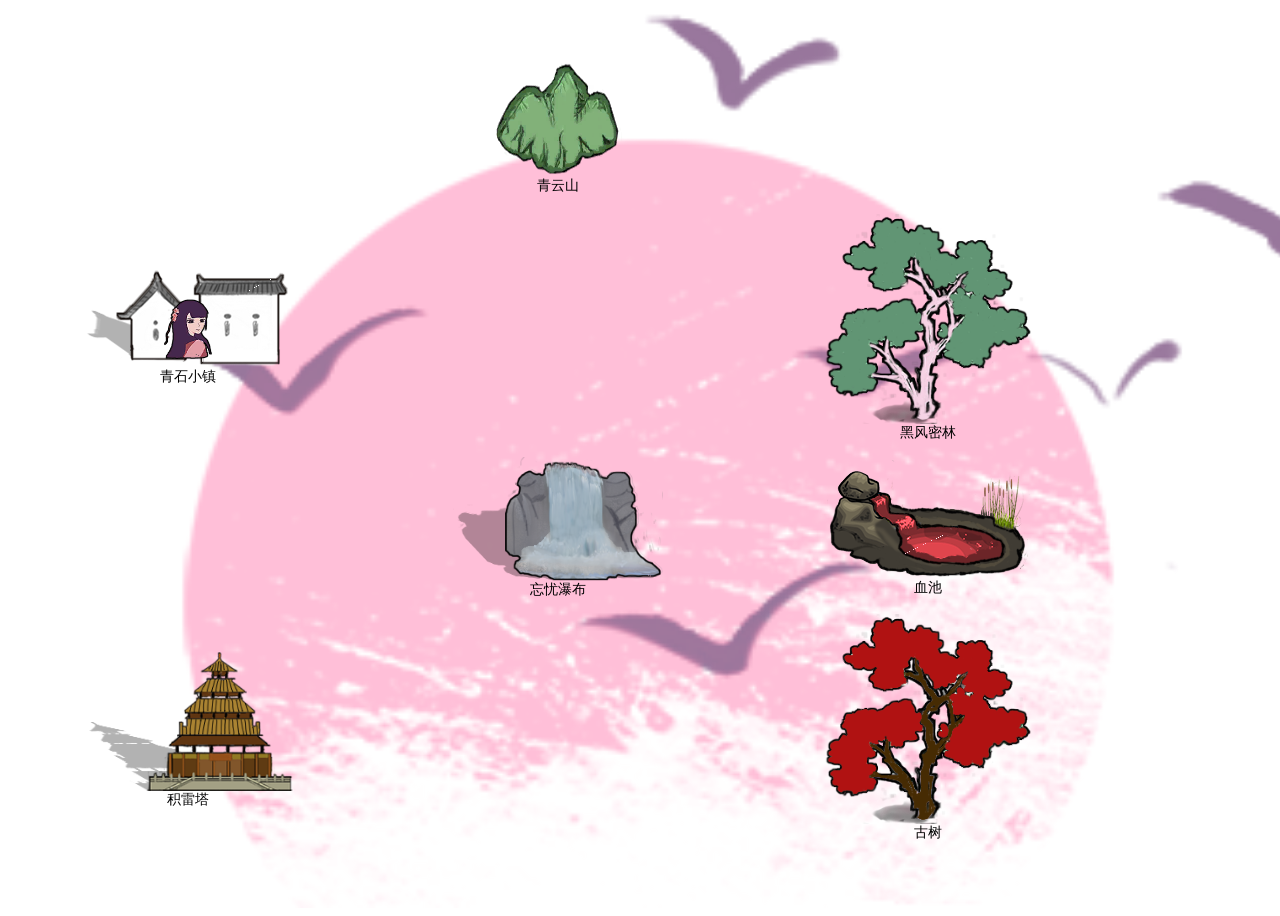
==== index.html @ 3d4254fc "Add files via upload" ====
<!doctype html>
<html lang="en">
  <head>
    <meta charset="UTF-8" />
    <meta name="viewport" content="width=device-width, initial-scale=1.0" />
    <title>map</title>
    <link rel="stylesheet" href="style.css" />
  </head>
  <body>
    <div class="map-container"></div>
    <script src="map.js"></script>
    <script src="main.js"></script>
  </body>
</html>
---- style.css ----
.map-container {
  position: relative;
  width: 100vw;
  height: 100vh;
  background-image: url("./src/background/bk_hongri.png");
  background-size: cover;
  background-position: center;
  background-repeat: no-repeat;
}
.place,
.player,
.building {
  position: absolute;
  cursor: pointer;
  user-select: none;
  font-size: 14px;
  box-sizing: border-box;
}
.place {
  width: 200px;
  height: 200px;
}
.player {
  z-index: 10;
  width: 64px;
  height: 64px;
}
.building {
  width: 200px;
  height: 200px;
}
/* 160 +50 =210，父盒子维持200px，JS偏移常量68完全不用动 */
.place .map,
.building .map {
  width: auto;
  height: auto;
  max-width: 210px;
  max-height: 210px;
  object-fit: contain;
}
.player .map {
  width: 100%;
  height: 100%;
  object-fit: contain;
}
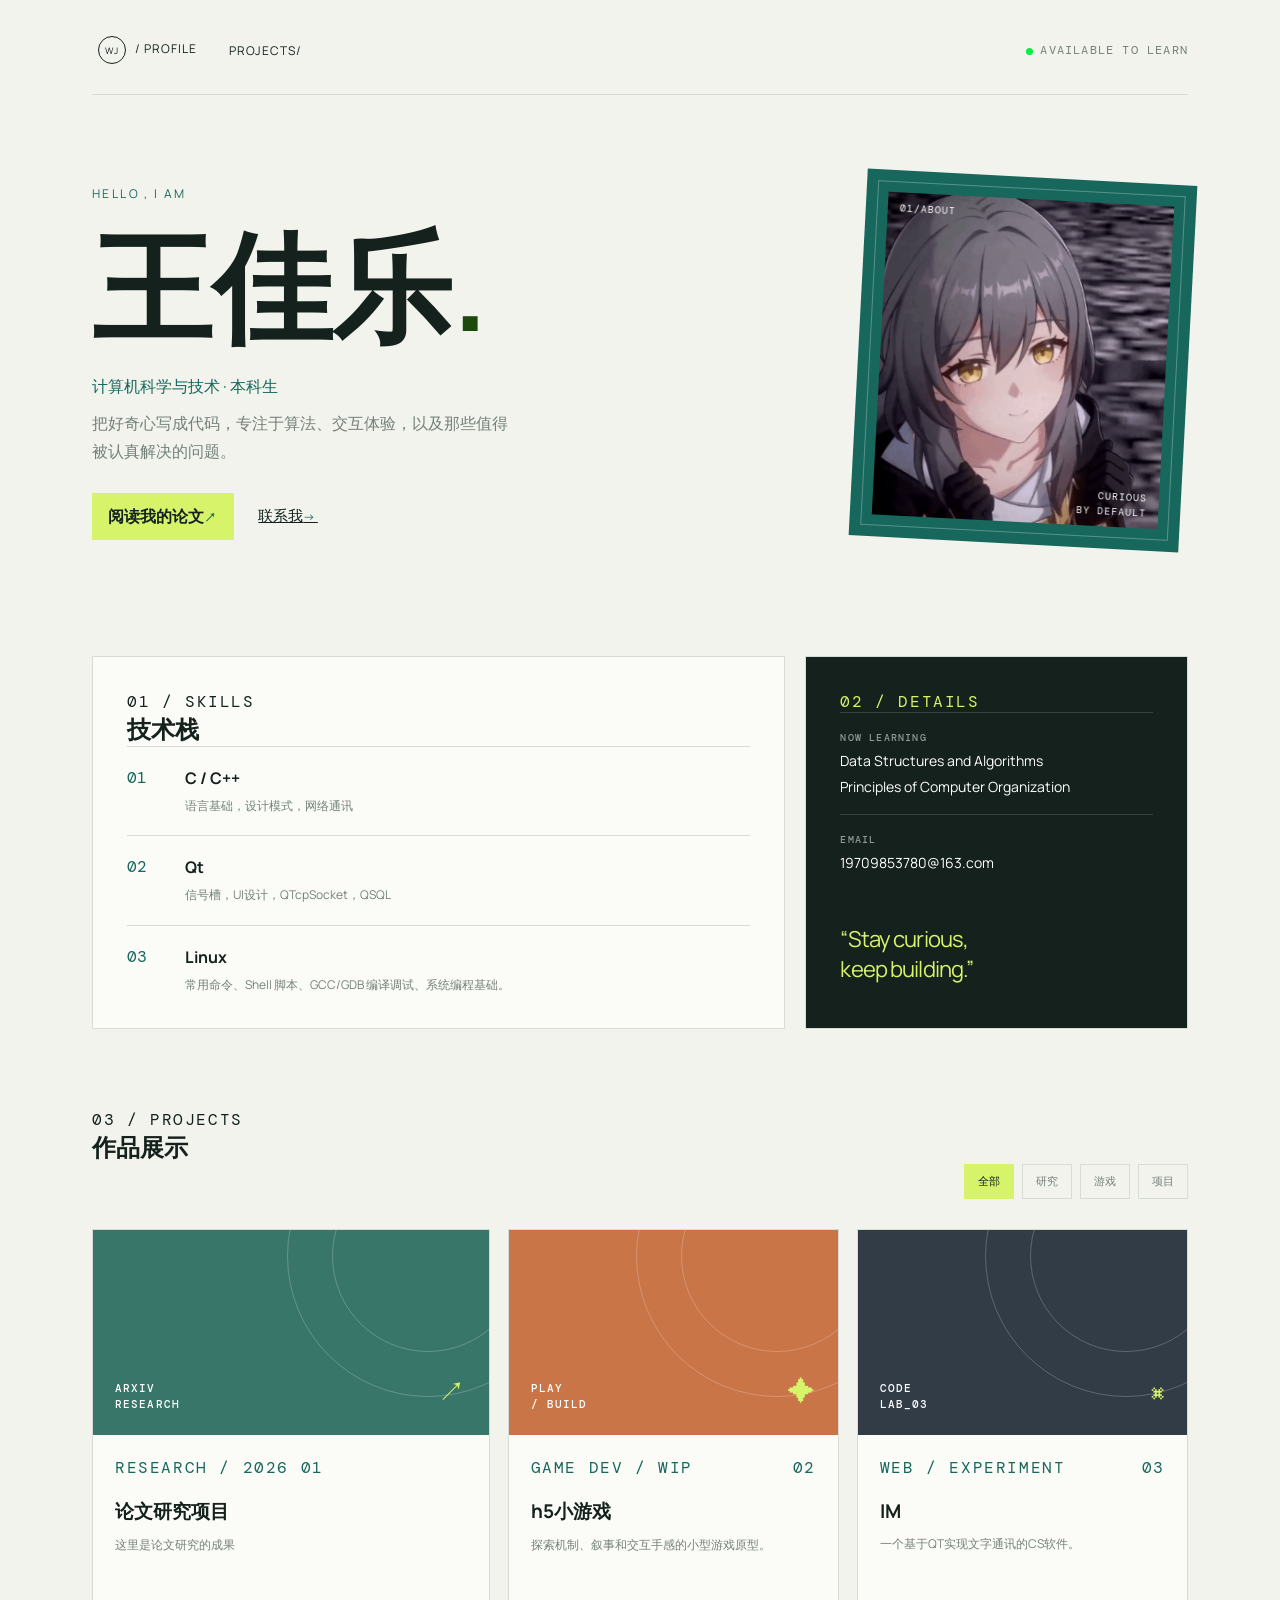
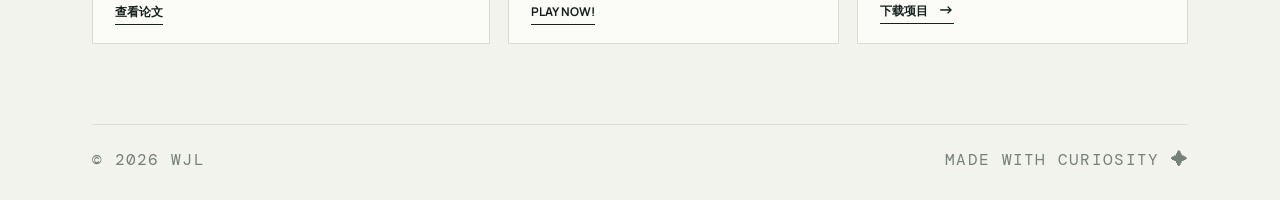
==== commit bdd8d810: "新版本 游戏可以点击游玩了" ====
--- a/index.html
+++ b/index.html
@@ -1,14 +1,204 @@
 <!doctype html>
-<html lang="en">
+<!-- HTML5 文档声明：告诉浏览器使用现代 HTML 标准。 -->
+<html lang="zh-CN">
   <head>
+    <!-- 字符编码，保证中文文字可以正常显示。 -->
     <meta charset="UTF-8" />
+    <!-- 让页面在手机上按照设备宽度显示，而不是缩小成桌面网页。 -->
     <meta name="viewport" content="width=device-width, initial-scale=1.0" />
-    <title>map</title>
+    <title>王佳乐的个人主页</title>
+    <!-- 引入当前文件夹中的 CSS 文件。 -->
     <link rel="stylesheet" href="style.css" />
   </head>
   <body>
-    <div class="map-container"></div>
-    <script src="map.js"></script>
-    <script src="main.js"></script>
+    <!-- page-shell 是整个页面的外层容器，用于限制最大宽度和统一内边距。 -->
+    <main class="page-shell">
+      <!-- 顶部导航栏：左边是品牌和项目链接，右边是当前状态。 -->
+      <nav class="topbar">
+        <div class="nav-left">
+          <!-- href="index.html" 表示点击品牌后回到当前主页。 -->
+          <a class="brand" href="index.html"><span>WJ</span> / PROFILE</a>
+          <!-- #works 会跳转到页面中 id="works" 的作品区域。 -->
+          <a href="#works">PROJECTS/</a>
+        </div>
+        <!-- i 元素在 CSS 中被画成绿色圆点。 -->
+        <span class="status"><i></i>AVAILABLE TO LEARN</span>
+      </nav>
+
+      <!-- Hero 首屏区域：展示姓名、简介、按钮和头像。 -->
+      <section class="hero" id="profile">
+        <div class="hero-copy">
+          <div class="personal-introduction">
+            <span>HELLO , I AM</span><br />
+            <!-- h1 是页面最重要的标题，一个页面通常只使用一个主要 h1。 -->
+            <h1 id="profile-title">王佳乐<i id="DOT">.</i></h1>
+
+            <p id="education-background">计算机科学与技术 · 本科生</p>
+            <!-- br 会强制换行；如果希望文字自动换行，可以删除 br。 -->
+            <p id="leave-message">
+              把好奇心写成代码，专注于算法、交互体验，以及那些值得<br />被认真解决的问题。
+            </p>
+          </div>
+
+          <!-- 两个操作链接：阅读论文和发送邮件。 -->
+          <div class="link">
+            <a id="read-paper" href="#" target="_blank"
+              >阅读我的论文<span>↗</span></a
+            >
+            <a id="contact" href="#">联系我<span>→</span> </a>
+          </div>
+        </div>
+        <!-- 头像卡片。head 的 CSS transform 会让整张卡片保持 3 度倾斜。 -->
+        <div class="head">
+          <span class="head-img-label top-label">01/ABOUT</span>
+          <img class="head-img" src="./head.gif" alt="头像" draggable="false" />
+          <span class="head-img-label bottom-label"
+            >CURIOUS<br />BY DEFAULT</span
+          >
+        </div>
+      </section>
+
+      <!-- 中间内容区域：左侧技能列表，右侧学习信息和联系方式。 -->
+      <div class="content-grid">
+        <section class="panel skill-panel" id="skills">
+          <p class="eyebrow">01 / SKILLS</p>
+          <h2>技术栈</h2>
+          <div class="skill-list">
+            <!-- 每一个 skill-item 都是一个技能条目。 -->
+            <div class="skill-item">
+              <span class="number">01</span>
+              <div>
+                <h3>C / C++</h3>
+                <p>语言基础，设计模式，网络通讯</p>
+              </div>
+            </div>
+            <div class="skill-item">
+              <span class="number">02</span>
+              <div>
+                <h3>Qt</h3>
+                <p>信号槽，UI设计，QTcpSocket，QSQL</p>
+              </div>
+            </div>
+            <div class="skill-item">
+              <span class="number">03</span>
+              <div>
+                <h3>Linux</h3>
+                <p>常用命令、Shell 脚本、GCC/GDB 编译调试、系统编程基础。</p>
+              </div>
+            </div>
+          </div>
+        </section>
+
+        <aside class="panel contact-panel">
+          <p class="eyebrow">02 / DETAILS</p>
+          <div class="detail-block">
+            <span>NOW LEARNING</span>
+            <strong>Data Structures and Algorithms</strong>
+            <strong>Principles of Computer Organization</strong>
+          </div>
+          <div class="detail-block">
+            <span>EMAIL</span>
+            <a href="mailto:19709853780@163.com">19709853780@163.com</a>
+          </div>
+          <div class="quote">“Stay curious,<br />keep building.”</div>
+        </aside>
+      </div>
+
+      <!-- 作品区域。JavaScript 会根据按钮的 data-filter 隐藏或显示作品卡片。 -->
+      <section class="work-section" id="works">
+        <p class="eyebrow">03 / PROJECTS</p>
+        <h2>作品展示</h2>
+        <!-- role="group" 告诉辅助技术：这些按钮属于同一个控制组。 -->
+        <div class="projects-filters" role="group" aria-label="作品分类筛选">
+          <!-- aria-pressed 表示按钮当前是否被选中。 -->
+          <button
+            class="filters-button is-active"
+            type="button"
+            data-filter="all"
+            aria-pressed="true"
+          >
+            全部
+          </button>
+          <button
+            class="filters-button"
+            type="button"
+            data-filter="research"
+            aria-pressed="false"
+          >
+            研究
+          </button>
+          <button
+            class="filters-button"
+            type="button"
+            data-filter="game"
+            aria-pressed="false"
+          >
+            游戏
+          </button>
+          <button
+            class="filters-button"
+            type="button"
+            data-filter="projects"
+            aria-pressed="false"
+          >
+            项目
+          </button>
+        </div>
+        <!-- work-grid 使用 CSS Grid 自动排列下面的作品卡片。 -->
+        <div class="work-grid">
+          <!-- data-category 的值必须和筛选按钮的 data-filter 对应。 -->
+          <article class="work-card" data-category="research">
+            <div class="work-visual visual-paper">
+              <span>ARXIV <br />RESEARCH</span><b>↗</b>
+            </div>
+            <div class="work-card-body">
+              <span class="work-meta">RESEARCH / 2026 01</span>
+              <h3>论文研究项目</h3>
+              <p>这里是论文研究的成果</p>
+              <a href="#">查看论文</a>
+            </div>
+          </article>
+
+          <!-- 第二个作品：分类值为 game。 -->
+          <article class="work-card" data-category="game">
+            <div class="work-visual visual-game">
+              <span>PLAY<br />/ BUILD</span><b>✦</b>
+            </div>
+            <div class="work-card-body">
+              <div class="work-meta">
+                <span>GAME DEV / WIP</span><span>02</span>
+              </div>
+              <h3>h5小游戏</h3>
+              <p>探索机制、叙事和交互手感的小型游戏原型。</p>
+              <a href="./game/index.html" target="_blank">PLAY NOW!</a>
+            </div>
+          </article>
+
+          <!-- 第三个作品：分类值为 projects。 -->
+          <article class="work-card" data-category="projects">
+            <div class="work-visual visual-code">
+              <span>CODE<br />LAB_03</span><b>⌘</b>
+            </div>
+            <div class="work-card-body">
+              <div class="work-meta">
+                <span>WEB / EXPERIMENT</span><span>03</span>
+              </div>
+              <h3>IM</h3>
+              <p>一个基于QT实现文字通讯的CS软件。</p>
+              <a href="#">下载项目 <span>→</span></a>
+            </div>
+          </article>
+        </div>
+      </section>
+
+      <!-- 页脚：放置版权和页面制作信息。 -->
+      <footer class="footer">
+        <span>© 2026 WJL</span>
+        <span>MADE WITH CURIOSITY <b>✦</b></span>
+      </footer>
+    </main>
+
+    <!-- defer 表示 HTML 解析完成后再执行脚本。 -->
+    <script src="script.js" defer></script>
   </body>
 </html>
--- a/style.css
+++ b/style.css
@@ -1,45 +1,588 @@
-.map-container {
+/* 从 Google Fonts 引入两种字体：Manrope 用于正文，DM Mono 用于编号和标签。 */
+@import url("https://fonts.googleapis.com/css2?family=DM+Mono:wght@400;500&family=Manrope:wght@400;500;600;700;800&display=swap");
+
+/* :root 中的变量可以让全站颜色集中管理，修改一次即可影响多个地方。 */
+:root {
+  --ink: #14211d;
+  --muted: #74807a;
+  --paper: #f2f3ed;
+  --card: #fbfcf8;
+  --line: #d6ddd4;
+  --lime: #d7f36a;
+  --teal: #17675c;
+  --green: #07ed44;
+}
+
+/* 使用 border-box 后，width 会包含 padding 和 border，布局更容易计算。 */
+* {
+  margin: 0;
+  padding: 0;
+  box-sizing: border-box;
+}
+
+/* 平滑滚动会让点击页面内锚点时有过渡动画。 */
+html {
+  scroll-behavior: smooth;
+}
+
+body {
+  background-color: var(--paper);
+  color: var(--ink);
+  font-family: "Manrope", "Microsoft YaHei", sans-serif;
+}
+
+/* 页面上的浅色点阵背景。pointer-events: none 保证它不会挡住鼠标点击。 */
+body::before {
+  content: "";
+  position: fixed;
+  inset: 0;
+  opacity: 0.32;
+  pointer-events: none;
+  background-image: radial-gradient(#aeb9ad 0.7px, transparent 0.7px);
+  background-size: 18px 18px;
+}
+
+/* 页面主容器：桌面端最多 1180px，并在左右保留 42px 空间。 */
+.page-shell {
+  max-width: 1180px;
+  margin: 0 auto;
+  padding: 30px 42px;
   position: relative;
-  width: 100vw;
-  height: 100vh;
-  background-image: url("./src/background/bk_hongri.png");
-  background-size: cover;
-  background-position: center;
-  background-repeat: no-repeat;
-}
-.place,
-.player,
-.building {
+}
+
+/* display: flex 让导航内容排列在一行；space-between 把两端内容推开。 */
+.topbar {
+  display: flex;
+  gap: 2rem;
+  padding-bottom: 24px;
+  border-bottom: 1px solid var(--line);
+  letter-spacing: 0.08em;
+  font-size: 12px;
+  justify-content: space-between;
+  align-items: center;
+}
+
+/* 导航左侧的两个链接也使用 Flex 横向排列。 */
+.nav-left {
+  display: flex;
+  gap: 2rem;
+  align-items: center;
+}
+
+/* brand span 是圆形的 WJ 徽标。 */
+.brand span {
+  display: inline-grid;
+  place-items: center;
+  width: 28px;
+  height: 28px;
+  margin: 6px;
+  border: 1px solid var(--ink);
+  border-radius: 50%;
+  font-size: 9px;
+  vertical-align: middle;
+}
+
+/* i 元素本身没有文字，这里用宽高和 border-radius 画出状态圆点。 */
+.status i {
+  display: inline-block;
+  width: 7px;
+  height: 7px;
+  margin-right: 7px;
+  border-radius: 50%;
+  background: var(--green);
+  vertical-align: middle;
+}
+
+.status {
+  color: var(--muted);
+}
+.topbar a {
+  color: var(--ink);
+  text-decoration: none;
+}
+
+.brand {
+  color: var(--ink);
+  text-decoration: none;
+}
+
+.hero {
+  /* rise-in 让首屏内容从下方淡入；grid 负责文字和头像的双栏布局。 */
+  padding: 82px 0 72px;
+  animation: rise-in 0.7s ease both;
+  display: grid;
+  grid-template-columns: 1fr 330px;
+  gap: 80px;
+  align-items: center;
+}
+
+.hero span {
+  /* clamp(最小值, 推荐值, 最大值) 让标题随屏幕宽度缩放。 */
+  font-size: 12px;
+  color: var(--teal);
+  letter-spacing: 0.2em;
+}
+#profile-title {
+  font-size: clamp(64px, 11vw, 120px);
+  color: var(--ink);
+  margin-bottom: 2px;
+}
+#DOT {
+  color: #1c4a0c;
+  font-style: normal;
+}
+.eyebrow,
+.status,
+.work-meta,
+.head-img-label {
+  font-family: "DM Mono", monospace;
+  letter-spacing: 0.1em;
+}
+
+#education-background {
+  color: var(--teal);
+  margin-bottom: 12px;
+}
+
+#leave-message {
+  color: var(--muted);
+  max-width: 520px;
+  line-height: 1.7;
+}
+
+.link {
+  /* flex 让两个链接保持一行，并用 gap 控制它们之间的距离。 */
+  margin-top: 28px;
+  display: flex;
+  /* 让两个链接按照同一条垂直中心线对齐。 */
+  align-items: center;
+  gap: 24px;
+}
+.link a {
+  text-decoration: none;
+  font-weight: bold;
+}
+.link a:nth-child(1) {
+  background-color: var(--lime);
+  color: var(--ink);
+  padding: 12px 16px;
+}
+
+.link a:nth-child(1):hover {
+  transform: translateY(-3px);
+  box-shadow: 4px 4px 0 var(--teal);
+}
+
+.link a:nth-child(2) {
+  color: var(--ink);
+  font-size: 15px;
+  /* 覆盖 .link a 的 bold，使用普通字重。 */
+  font-weight: 400;
+  line-height: 1.2;
+  /* 使用文字下划线，而不是 border-bottom，避免下划线脱离文字。 */
+  text-decoration-line: underline;
+  text-decoration-color: var(--ink);
+  text-decoration-thickness: 1px;
+  text-underline-offset: 1px;
+}
+
+.head {
+  /* relative 让内部的标签可以使用 absolute 定位。 */
+  position: relative;
+  padding: 22px;
+  background: var(--teal);
+  /* rotate(3deg) 让头像卡片顺时针倾斜 3 度。 */
+  transform: rotate(3deg);
+  /* 单独的动画保留 rotate，否则动画结束时可能覆盖倾斜效果。 */
+  animation: rise-in-head 0.7s 0.15s ease both;
+}
+
+.head::after {
+  /* ::after 是伪元素，用来绘制头像内部的装饰边框。 */
+  content: "";
   position: absolute;
+  inset: 11px;
+  border: 1px solid rgba(255, 255, 255, 0.28);
+  pointer-events: none;
+}
+.head-img {
+  /* object-fit: cover 保证图片填满区域，同时保持原始比例。 */
+  display: block;
+  width: 100%;
+  aspect-ratio: 1/1.13;
+  object-fit: cover;
+  filter: saturate(0.75) contrast(1.05);
+}
+
+.top-label {
+  top: 31px;
+  left: 34px;
+}
+
+.bottom-label {
+  right: 34px;
+  bottom: 30px;
+  text-align: right;
+  line-height: 1.5;
+}
+span.head-img-label {
+  position: absolute;
+  z-index: 1;
+  color: white;
+  font-size: 10px;
+  letter-spacing: 0.1em;
+}
+.content-grid {
+  /* 两列布局：左侧较宽，右侧较窄。 */
+  display: grid;
+  grid-template-columns: 1.45fr 0.8fr;
+  gap: 20px;
+  margin: 40px 0;
+}
+.panel {
+  /* 两个面板共用的卡片外观。 */
+  padding: 34px;
+  background-color: var(--card);
+  border: 1px solid var(--line);
+}
+
+.skill-panel h2 {
+  margin-bottom: 0;
+}
+
+.skill-list {
+  /* flex-direction: column 让技能条目从上到下排列。 */
+  display: flex;
+  flex-direction: column;
+}
+
+.skill-item {
+  /* 第一列放编号，第二列放技能名称和说明。 */
+  display: grid;
+  grid-template-columns: 38px 1fr;
+  gap: 20px;
+  align-items: start;
+  padding: 20px 0;
+  border-top: 1px solid var(--line);
+  animation: none;
+  transition: none;
+}
+
+.skill-item:last-child {
+  padding-bottom: 0;
+}
+
+.skill-item .number {
+  color: var(--teal);
+  font-family: "DM Mono", monospace;
+}
+
+.skill-item h3 {
+  margin-bottom: 7px;
+  font-size: 16px;
+}
+
+.skill-item p {
+  margin: 0;
+  color: var(--muted);
+  font-size: 12px;
+  line-height: 1.6;
+}
+
+.contact-panel {
+  /* 联系面板使用深色背景，与左侧浅色面板形成对比。 */
+  background: var(--ink);
+  color: white;
+}
+
+.contact-panel .eyebrow {
+  color: var(--lime);
+}
+
+.detail-block {
+  display: flex;
+  flex-direction: column;
+  gap: 7px;
+  padding: 18px 0;
+  border-top: 1px solid rgba(255, 255, 255, 0.15);
+  animation: none;
+  transition: none;
+}
+
+.detail-block span {
+  color: #8f9d95;
+  font:
+    500 10px "DM Mono",
+    monospace;
+  letter-spacing: 0.12em;
+}
+
+.detail-block strong,
+.detail-block a {
+  color: white;
+  font-size: 14px;
+  text-decoration: none;
+  font-weight: normal;
+}
+
+.quote {
+  margin-top: 35px;
+  color: var(--lime);
+  font-size: 22px;
+  line-height: 1.35;
+  letter-spacing: -0.04em;
+}
+
+.work-section {
+  padding: 40px 0;
+}
+
+.footer {
+  display: flex;
+  justify-content: space-between;
+  align-items: center;
+  font-family: "DM Mono", monospace;
+  letter-spacing: 0.08em;
+  margin-top: 40px;
+  padding-top: 24px;
+  border-top: 1px solid var(--line);
+  color: var(--muted);
+}
+
+.work-grid {
+  /* 三张卡片组成网格，第一列比后两列稍宽。 */
+  display: grid;
+  grid-template-columns: 1.2fr 1fr 1fr; /* 第一个精选卡片更宽，视觉有重点 */
+  gap: 18px;
+  margin-top: 24px;
+}
+
+/* ========== 作品卡片基础样式 ========== */
+.work-card {
+  background: var(--card);
+  border: 1px solid var(--line);
+  transition:
+    transform 0.25s,
+    box-shadow 0.25s; /* 平滑过渡动画 */
+}
+
+/* 鼠标悬浮时卡片向上移动，并出现偏移的阴影。 */
+.work-card:hover {
+  transform: translateY(-6px);
+  box-shadow: 7px 7px 0 var(--teal);
+}
+
+/* ========== 作品封面视觉区 ========== */
+.work-visual {
+  /* position: relative 让装饰圆形可以相对于封面定位。 */
+  position: relative;
+  display: flex;
+  justify-content: space-between;
+  align-items: flex-end;
+  min-height: 205px;
+  padding: 22px;
+  overflow: hidden;
+  color: white;
+  font:
+    500 11px "DM Mono",
+    monospace;
+  letter-spacing: 0.1em;
+  line-height: 1.5;
+}
+
+/* 封面的两个半透明圆形装饰，使用伪元素避免额外的 HTML 标签。 */
+.work-visual::before,
+.work-visual::after {
+  content: "";
+  position: absolute;
+  border: 1px solid rgba(255, 255, 255, 0.22);
+  border-radius: 50%;
+}
+
+.work-visual::before {
+  width: 190px;
+  height: 190px;
+  top: -70px;
+  right: -35px;
+}
+
+.work-visual::after {
+  width: 280px;
+  height: 280px;
+  top: -115px;
+  right: -80px;
+}
+
+/* z-index 让封面文字和图标显示在装饰圆形的上面。 */
+.work-visual span,
+.work-visual b {
+  position: relative;
+  z-index: 1;
+}
+
+.work-visual b {
+  color: var(--lime);
+  font-size: 27px;
+  font-weight: 400;
+}
+
+/* 三个封面的主题色：研究、游戏和项目分别使用不同颜色。 */
+.visual-paper {
+  background: #39766a;
+}
+.visual-game {
+  background: #ca7548;
+}
+.visual-code {
+  background: #313c46;
+}
+
+/* ========== 卡片内容区 ========== */
+.work-card-body {
+  padding: 22px;
+}
+
+.work-meta {
+  /* space-between 把分类文字放左边，把项目编号放右边。 */
+  display: flex;
+  justify-content: space-between;
+  margin-bottom: 20px;
+  color: var(--teal);
+}
+
+.work-card h3 {
+  margin-bottom: 10px;
+  font-size: 19px;
+}
+
+.work-card p {
+  min-height: 42px;
+  margin-bottom: 22px;
+  color: var(--muted);
+  font-size: 12px;
+  line-height: 1.7;
+}
+
+.work-card a {
+  color: var(--ink);
+  font-size: 12px;
+  font-weight: 700;
+  text-decoration: none;
+  border-bottom: 1px solid var(--ink);
+  padding-bottom: 4px;
+}
+
+.work-card a span {
+  margin-left: 8px;
+  font-size: 16px;
+}
+
+/* ========== 筛选按钮样式 ========== */
+.projects-filters {
+  display: flex;
+  gap: 8px;
+  flex-wrap: wrap;
+  justify-content: flex-end;
+  margin-bottom: 30px;
+}
+
+.filters-button {
+  /* button 默认有浏览器样式，这里重新定义它，让它匹配页面视觉。 */
+  padding: 9px 13px;
+  color: var(--muted);
+  background: transparent;
+  border: 1px solid var(--line);
+  font:
+    500 11px "DM Mono",
+    monospace;
   cursor: pointer;
-  user-select: none;
-  font-size: 14px;
-  box-sizing: border-box;
-}
-.place {
-  width: 200px;
-  height: 200px;
-}
-.player {
-  z-index: 10;
-  width: 64px;
-  height: 64px;
-}
-.building {
-  width: 200px;
-  height: 200px;
-}
-/* 160 +50 =210，父盒子维持200px，JS偏移常量68完全不用动 */
-.place .map,
-.building .map {
-  width: auto;
-  height: auto;
-  max-width: 210px;
-  max-height: 210px;
-  object-fit: contain;
-}
-.player .map {
-  width: 100%;
-  height: 100%;
-  object-fit: contain;
-}
+  transition: all 0.2s;
+}
+
+.filters-button:hover,
+.filters-button.is-active {
+  /* hover 是鼠标悬浮状态，is-active 是 JavaScript 添加的选中状态。 */
+  color: var(--ink);
+  background: var(--lime);
+  border-color: var(--lime);
+}
+
+@keyframes rise-in {
+  /* 首屏普通内容：从下方移动到原位置，同时渐渐出现。 */
+  from {
+    opacity: 0;
+    transform: translateY(18px);
+  }
+  to {
+    opacity: 1;
+    transform: translateY(0);
+  }
+}
+
+@keyframes rise-in-head {
+  /* 头像动画需要在移动过程中一直保留 3 度旋转。 */
+  from {
+    opacity: 0;
+    transform: translateY(18px) rotate(3deg);
+  }
+  to {
+    opacity: 1;
+    transform: translateY(0) rotate(3deg);
+  }
+}
+
+@media (max-width: 760px) {
+  /* 屏幕小于 760px 时进入移动端布局。 */
+  .page-shell {
+    padding: 20px;
+  }
+  .nav-left {
+    gap: 12px;
+  }
+  .nav-left > a:last-child {
+    display: none;
+  }
+  .hero {
+    /* 手机屏幕空间有限，文字和头像改为上下排列。 */
+    grid-template-columns: 1fr;
+    gap: 45px;
+    padding: 58px 0 45px;
+  }
+  .head {
+    width: min(100%, 330px);
+    justify-self: center;
+  }
+  .content-grid,
+  .work-grid {
+    /* 两列内容在手机上改为单列，避免文字过窄。 */
+    grid-template-columns: 1fr;
+  }
+  .content-grid {
+    margin: 25px 0;
+  }
+  .panel {
+    padding: 25px;
+  }
+  .projects-filters {
+    justify-content: flex-start;
+    margin: 22px 0 26px;
+  }
+  .work-visual {
+    min-height: 170px;
+  }
+  .footer {
+    align-items: flex-start;
+    flex-direction: column;
+    gap: 10px;
+  }
+}
+
+@media (prefers-reduced-motion: reduce) {
+  /* 用户系统设置了减少动画时，尽量关闭动画，减少不适。 */
+  *,
+  *::before,
+  *::after {
+    animation-duration: 0.01ms !important;
+    transition-duration: 0.01ms !important;
+  }
+}
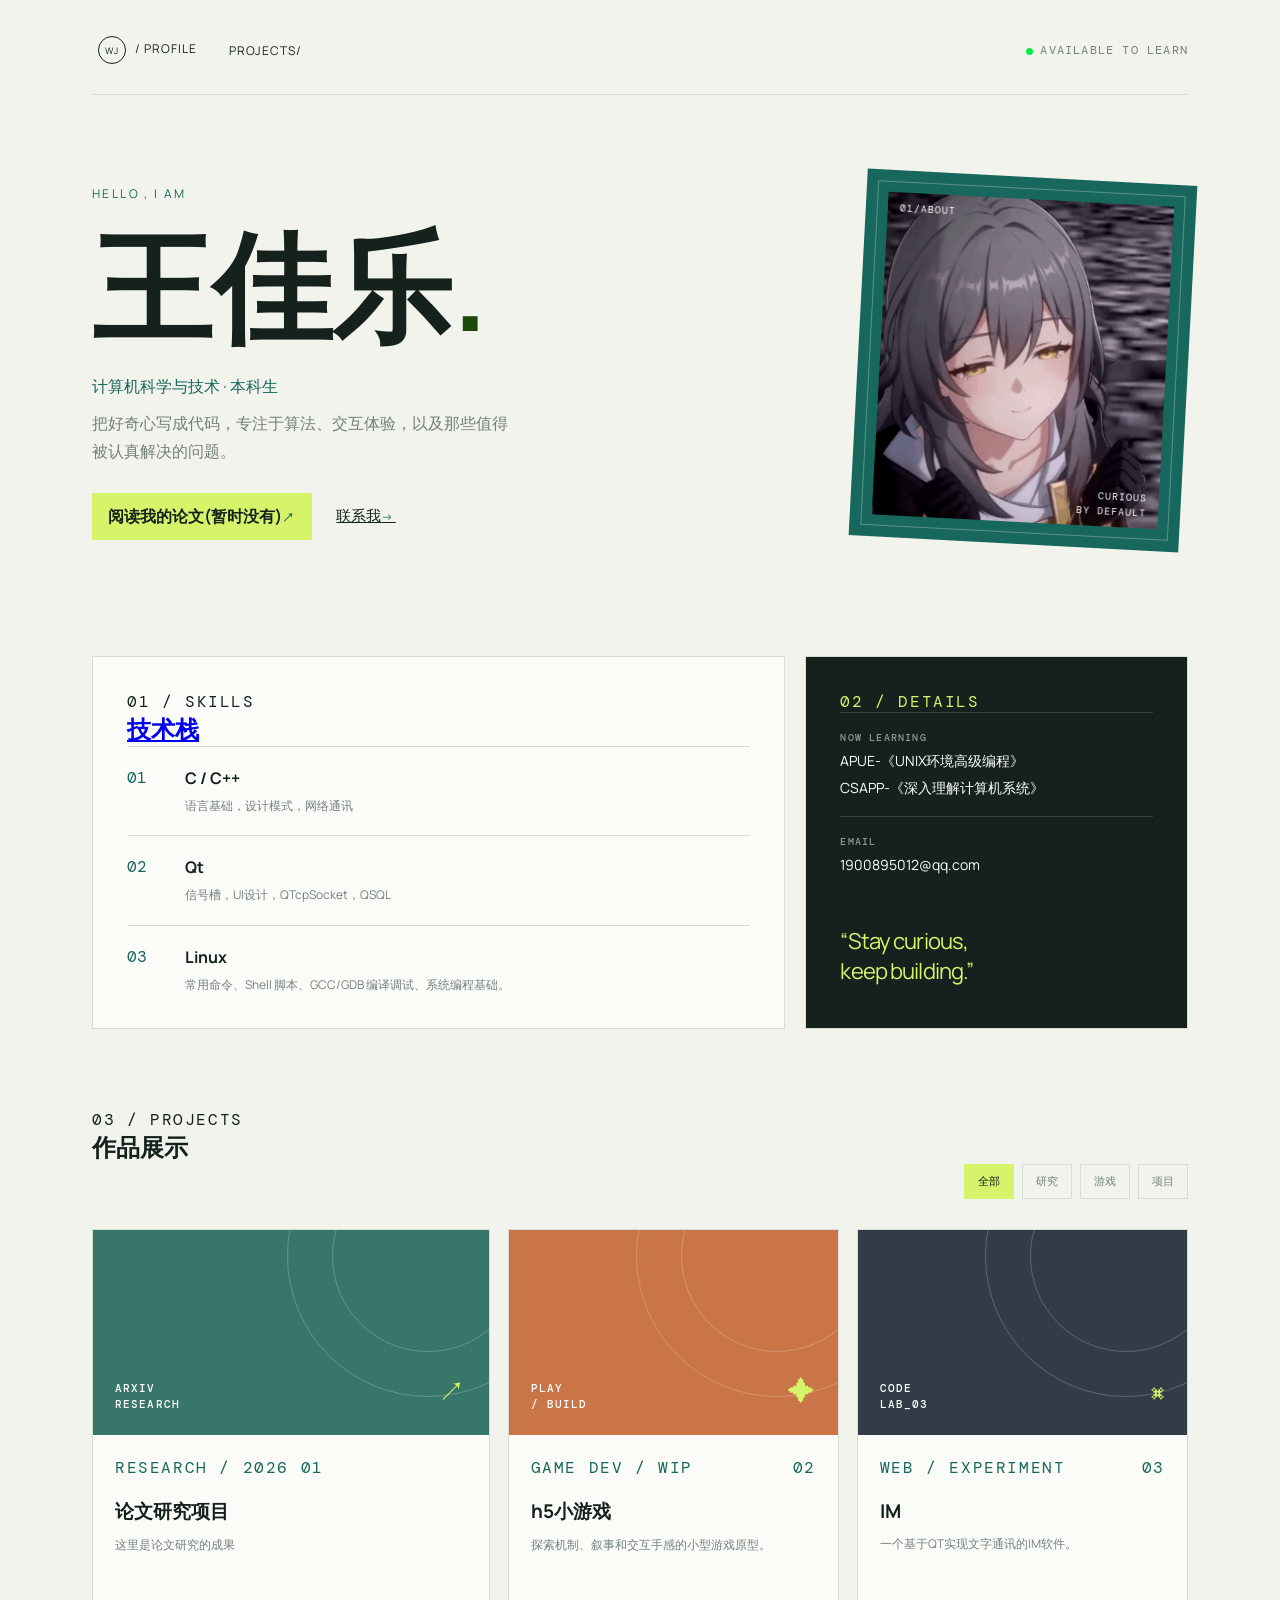
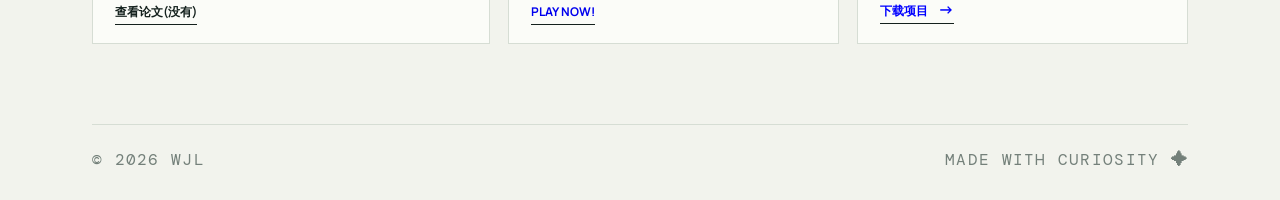
==== commit 14113cd5: "修改一下个人信息 现在很多按钮可用了" ====
--- a/index.html
+++ b/index.html
@@ -43,7 +43,7 @@
           <!-- 两个操作链接：阅读论文和发送邮件。 -->
           <div class="link">
             <a id="read-paper" href="#" target="_blank"
-              >阅读我的论文<span>↗</span></a
+              >阅读我的论文(暂时没有)<span>↗</span></a
             >
             <a id="contact" href="#">联系我<span>→</span> </a>
           </div>
@@ -62,7 +62,7 @@
       <div class="content-grid">
         <section class="panel skill-panel" id="skills">
           <p class="eyebrow">01 / SKILLS</p>
-          <h2>技术栈</h2>
+          <h2><a href="study.docx" download="掌握技能.docx">技术栈</a></h2>
           <div class="skill-list">
             <!-- 每一个 skill-item 都是一个技能条目。 -->
             <div class="skill-item">
@@ -93,12 +93,12 @@
           <p class="eyebrow">02 / DETAILS</p>
           <div class="detail-block">
             <span>NOW LEARNING</span>
-            <strong>Data Structures and Algorithms</strong>
-            <strong>Principles of Computer Organization</strong>
-          </div>
-          <div class="detail-block">
+            <strong>APUE-《UNIX环境高级编程》</strong>
+            <strong>CSAPP-《深入理解计算机系统》</strong>
+          </div>
+          <div class="detail-block" id="detail-block">
             <span>EMAIL</span>
-            <a href="mailto:19709853780@163.com">19709853780@163.com</a>
+            <a href="mailto:1900895012@qq.com">1900895012@qq.com</a>
           </div>
           <div class="quote">“Stay curious,<br />keep building.”</div>
         </aside>
@@ -155,7 +155,7 @@
               <span class="work-meta">RESEARCH / 2026 01</span>
               <h3>论文研究项目</h3>
               <p>这里是论文研究的成果</p>
-              <a href="#">查看论文</a>
+              <a href="#">查看论文(没有)</a>
             </div>
           </article>
 
@@ -168,9 +168,13 @@
               <div class="work-meta">
                 <span>GAME DEV / WIP</span><span>02</span>
               </div>
-              <h3>h5小游戏</h3>
-              <p>探索机制、叙事和交互手感的小型游戏原型。</p>
-              <a href="./game/index.html" target="_blank">PLAY NOW!</a>
+              <h3 class="head-text">h5小游戏</h3>
+              <p class="description-text">
+                探索机制、叙事和交互手感的小型游戏原型。
+              </p>
+              <a href="./game/index.html" target="_blank" style="color: #0000ee"
+                >PLAY NOW!</a
+              >
             </div>
           </article>
 
@@ -184,8 +188,12 @@
                 <span>WEB / EXPERIMENT</span><span>03</span>
               </div>
               <h3>IM</h3>
-              <p>一个基于QT实现文字通讯的CS软件。</p>
-              <a href="#">下载项目 <span>→</span></a>
+              <p>一个基于QT实现文字通讯的IM软件。</p>
+              <a
+                href="https://github.com/HarvdISHERE/IMClient/"
+                style="color: blue"
+                >下载项目 <span>→</span></a
+              >
             </div>
           </article>
         </div>
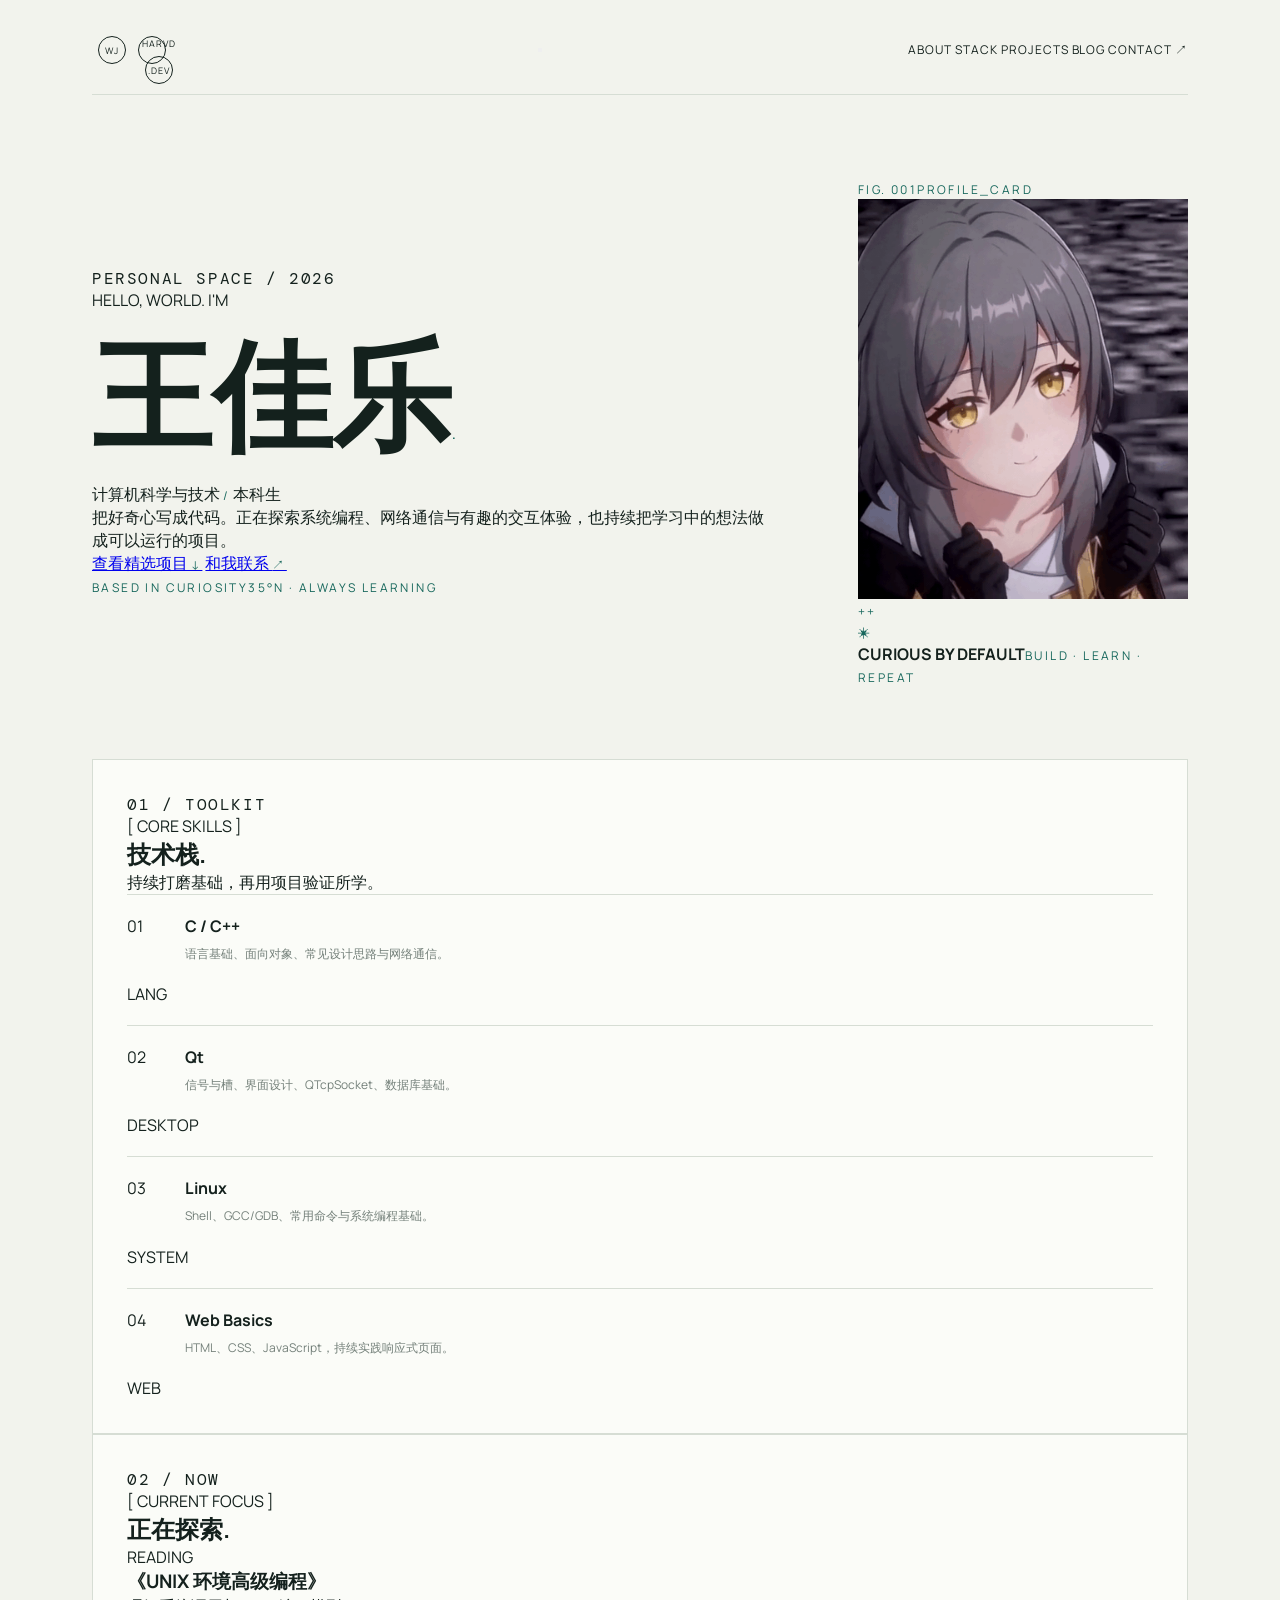
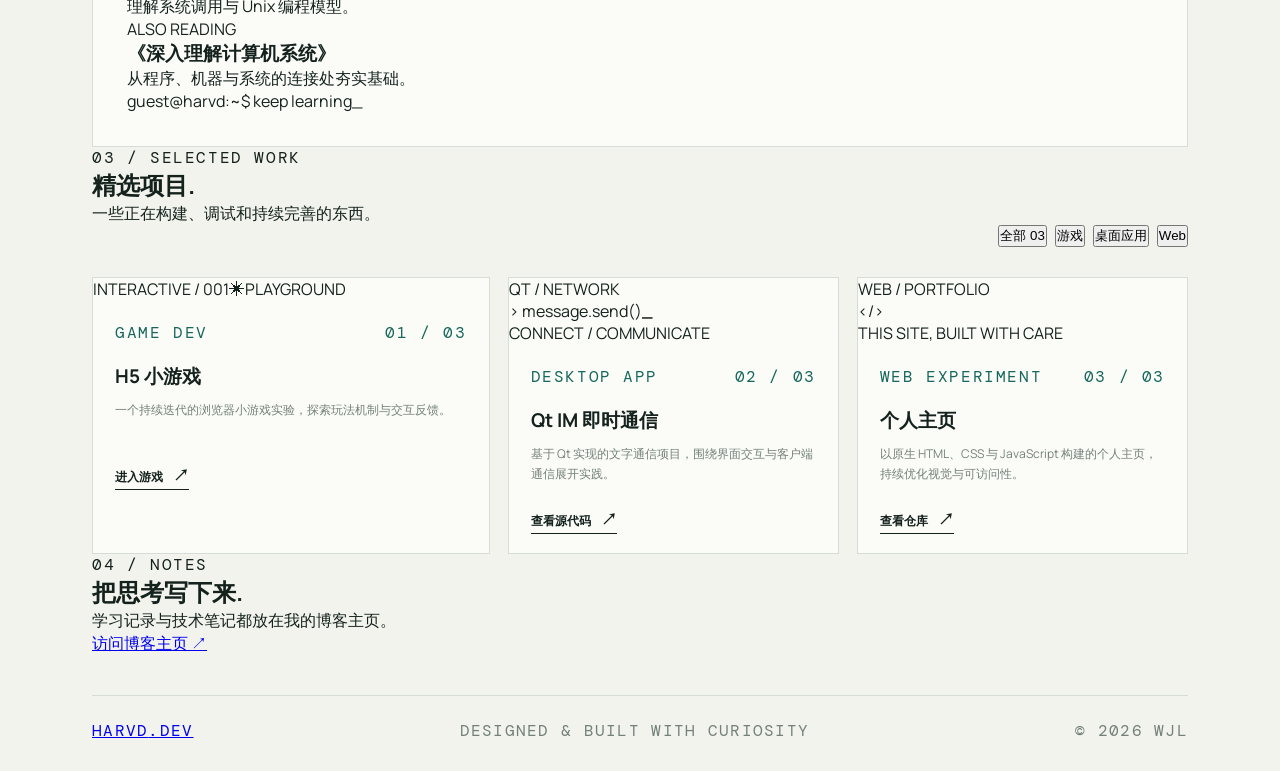
==== commit e2f31395: "Redesign homepage structure and project content" ====
--- a/index.html
+++ b/index.html
@@ -1,212 +1,110 @@
-<!doctype html>
-<!-- HTML5 文档声明：告诉浏览器使用现代 HTML 标准。 -->
-<html lang="zh-CN">
-  <head>
-    <!-- 字符编码，保证中文文字可以正常显示。 -->
-    <meta charset="UTF-8" />
-    <!-- 让页面在手机上按照设备宽度显示，而不是缩小成桌面网页。 -->
-    <meta name="viewport" content="width=device-width, initial-scale=1.0" />
-    <title>王佳乐的个人主页</title>
-    <!-- 引入当前文件夹中的 CSS 文件。 -->
-    <link rel="stylesheet" href="style.css" />
-  </head>
-  <body>
-    <!-- page-shell 是整个页面的外层容器，用于限制最大宽度和统一内边距。 -->
-    <main class="page-shell">
-      <!-- 顶部导航栏：左边是品牌和项目链接，右边是当前状态。 -->
-      <nav class="topbar">
-        <div class="nav-left">
-          <!-- href="index.html" 表示点击品牌后回到当前主页。 -->
-          <a class="brand" href="index.html"><span>WJ</span> / PROFILE</a>
-          <!-- #works 会跳转到页面中 id="works" 的作品区域。 -->
-          <a href="#works">PROJECTS/</a>
-        </div>
-        <!-- i 元素在 CSS 中被画成绿色圆点。 -->
-        <span class="status"><i></i>AVAILABLE TO LEARN</span>
-      </nav>
-
-      <!-- Hero 首屏区域：展示姓名、简介、按钮和头像。 -->
-      <section class="hero" id="profile">
-        <div class="hero-copy">
-          <div class="personal-introduction">
-            <span>HELLO , I AM</span><br />
-            <!-- h1 是页面最重要的标题，一个页面通常只使用一个主要 h1。 -->
-            <h1 id="profile-title">王佳乐<i id="DOT">.</i></h1>
-
-            <p id="education-background">计算机科学与技术 · 本科生</p>
-            <!-- br 会强制换行；如果希望文字自动换行，可以删除 br。 -->
-            <p id="leave-message">
-              把好奇心写成代码，专注于算法、交互体验，以及那些值得<br />被认真解决的问题。
-            </p>
-          </div>
-
-          <!-- 两个操作链接：阅读论文和发送邮件。 -->
-          <div class="link">
-            <a id="read-paper" href="#" target="_blank"
-              >阅读我的论文(暂时没有)<span>↗</span></a
-            >
-            <a id="contact" href="#">联系我<span>→</span> </a>
-          </div>
-        </div>
-        <!-- 头像卡片。head 的 CSS transform 会让整张卡片保持 3 度倾斜。 -->
-        <div class="head">
-          <span class="head-img-label top-label">01/ABOUT</span>
-          <img class="head-img" src="./head.gif" alt="头像" draggable="false" />
-          <span class="head-img-label bottom-label"
-            >CURIOUS<br />BY DEFAULT</span
-          >
-        </div>
-      </section>
-
-      <!-- 中间内容区域：左侧技能列表，右侧学习信息和联系方式。 -->
-      <div class="content-grid">
-        <section class="panel skill-panel" id="skills">
-          <p class="eyebrow">01 / SKILLS</p>
-          <h2><a href="study.docx" download="掌握技能.docx">技术栈</a></h2>
-          <div class="skill-list">
-            <!-- 每一个 skill-item 都是一个技能条目。 -->
-            <div class="skill-item">
-              <span class="number">01</span>
-              <div>
-                <h3>C / C++</h3>
-                <p>语言基础，设计模式，网络通讯</p>
-              </div>
-            </div>
-            <div class="skill-item">
-              <span class="number">02</span>
-              <div>
-                <h3>Qt</h3>
-                <p>信号槽，UI设计，QTcpSocket，QSQL</p>
-              </div>
-            </div>
-            <div class="skill-item">
-              <span class="number">03</span>
-              <div>
-                <h3>Linux</h3>
-                <p>常用命令、Shell 脚本、GCC/GDB 编译调试、系统编程基础。</p>
-              </div>
-            </div>
-          </div>
-        </section>
-
-        <aside class="panel contact-panel">
-          <p class="eyebrow">02 / DETAILS</p>
-          <div class="detail-block">
-            <span>NOW LEARNING</span>
-            <strong>APUE-《UNIX环境高级编程》</strong>
-            <strong>CSAPP-《深入理解计算机系统》</strong>
-          </div>
-          <div class="detail-block" id="detail-block">
-            <span>EMAIL</span>
-            <a href="mailto:1900895012@qq.com">1900895012@qq.com</a>
-          </div>
-          <div class="quote">“Stay curious,<br />keep building.”</div>
-        </aside>
-      </div>
-
-      <!-- 作品区域。JavaScript 会根据按钮的 data-filter 隐藏或显示作品卡片。 -->
-      <section class="work-section" id="works">
-        <p class="eyebrow">03 / PROJECTS</p>
-        <h2>作品展示</h2>
-        <!-- role="group" 告诉辅助技术：这些按钮属于同一个控制组。 -->
-        <div class="projects-filters" role="group" aria-label="作品分类筛选">
-          <!-- aria-pressed 表示按钮当前是否被选中。 -->
-          <button
-            class="filters-button is-active"
-            type="button"
-            data-filter="all"
-            aria-pressed="true"
-          >
-            全部
-          </button>
-          <button
-            class="filters-button"
-            type="button"
-            data-filter="research"
-            aria-pressed="false"
-          >
-            研究
-          </button>
-          <button
-            class="filters-button"
-            type="button"
-            data-filter="game"
-            aria-pressed="false"
-          >
-            游戏
-          </button>
-          <button
-            class="filters-button"
-            type="button"
-            data-filter="projects"
-            aria-pressed="false"
-          >
-            项目
-          </button>
-        </div>
-        <!-- work-grid 使用 CSS Grid 自动排列下面的作品卡片。 -->
-        <div class="work-grid">
-          <!-- data-category 的值必须和筛选按钮的 data-filter 对应。 -->
-          <article class="work-card" data-category="research">
-            <div class="work-visual visual-paper">
-              <span>ARXIV <br />RESEARCH</span><b>↗</b>
-            </div>
-            <div class="work-card-body">
-              <span class="work-meta">RESEARCH / 2026 01</span>
-              <h3>论文研究项目</h3>
-              <p>这里是论文研究的成果</p>
-              <a href="#">查看论文(没有)</a>
-            </div>
-          </article>
-
-          <!-- 第二个作品：分类值为 game。 -->
-          <article class="work-card" data-category="game">
-            <div class="work-visual visual-game">
-              <span>PLAY<br />/ BUILD</span><b>✦</b>
-            </div>
-            <div class="work-card-body">
-              <div class="work-meta">
-                <span>GAME DEV / WIP</span><span>02</span>
-              </div>
-              <h3 class="head-text">h5小游戏</h3>
-              <p class="description-text">
-                探索机制、叙事和交互手感的小型游戏原型。
-              </p>
-              <a href="./game/index.html" target="_blank" style="color: #0000ee"
-                >PLAY NOW!</a
-              >
-            </div>
-          </article>
-
-          <!-- 第三个作品：分类值为 projects。 -->
-          <article class="work-card" data-category="projects">
-            <div class="work-visual visual-code">
-              <span>CODE<br />LAB_03</span><b>⌘</b>
-            </div>
-            <div class="work-card-body">
-              <div class="work-meta">
-                <span>WEB / EXPERIMENT</span><span>03</span>
-              </div>
-              <h3>IM</h3>
-              <p>一个基于QT实现文字通讯的IM软件。</p>
-              <a
-                href="https://github.com/HarvdISHERE/IMClient/"
-                style="color: blue"
-                >下载项目 <span>→</span></a
-              >
-            </div>
-          </article>
-        </div>
-      </section>
-
-      <!-- 页脚：放置版权和页面制作信息。 -->
-      <footer class="footer">
-        <span>© 2026 WJL</span>
-        <span>MADE WITH CURIOSITY <b>✦</b></span>
-      </footer>
-    </main>
-
-    <!-- defer 表示 HTML 解析完成后再执行脚本。 -->
-    <script src="script.js" defer></script>
-  </body>
-</html>
+<!doctype html>
+<html lang="zh-CN">
+<head>
+  <meta charset="UTF-8">
+  <meta name="viewport" content="width=device-width, initial-scale=1">
+  <meta name="theme-color" content="#07110f">
+  <meta name="description" content="王佳乐的个人主页，记录计算机学习、开源项目与交互实验。">
+  <title>王佳乐 · Developer Profile</title>
+  <link rel="preconnect" href="https://fonts.googleapis.com">
+  <link rel="preconnect" href="https://fonts.gstatic.com" crossorigin>
+  <link href="https://fonts.googleapis.com/css2?family=DM+Mono:wght@400;500&family=Manrope:wght@400;500;600;700;800&display=swap" rel="stylesheet">
+  <link rel="stylesheet" href="style.css">
+  <script src="script.js" defer></script>
+</head>
+<body>
+  <div class="ambient ambient-one" aria-hidden="true"></div>
+  <div class="ambient ambient-two" aria-hidden="true"></div>
+  <main class="page-shell">
+    <header class="topbar">
+      <a class="brand" href="#top" aria-label="返回首页"><span class="brand-mark">WJ</span><span>HARVD<span class="accent">.DEV</span></span></a>
+      <button class="menu-toggle" type="button" aria-expanded="false" aria-controls="primary-nav" aria-label="打开导航"><span></span><span></span></button>
+      <nav class="nav-links" id="primary-nav" aria-label="主导航">
+        <a href="#profile">ABOUT</a>
+        <a href="#skills">STACK</a>
+        <a href="#works">PROJECTS</a>
+        <a href="#blog">BLOG</a>
+        <a class="nav-contact" href="mailto:1900895012@qq.com">CONTACT <span aria-hidden="true">↗</span></a>
+      </nav>
+    </header>
+
+    <section class="hero" id="top" aria-labelledby="profile-title">
+      <div class="hero-copy" id="profile">
+        <p class="eyebrow"><span class="status-dot"></span> PERSONAL SPACE / 2026</p>
+        <p class="kicker">HELLO, WORLD. I'M</p>
+        <h1 id="profile-title">王佳乐<span class="accent">.</span></h1>
+        <p class="role">计算机科学与技术 <span>/</span> 本科生</p>
+        <p class="intro">把好奇心写成代码。正在探索系统编程、网络通信与有趣的交互体验，也持续把学习中的想法做成可以运行的项目。</p>
+        <div class="hero-actions">
+          <a class="button button-primary" href="#works">查看精选项目 <span aria-hidden="true">↓</span></a>
+          <a class="text-link" href="mailto:1900895012@qq.com">和我联系 <span aria-hidden="true">↗</span></a>
+        </div>
+        <div class="hero-foot"><span>BASED IN CURIOSITY</span><span>35°N · ALWAYS LEARNING</span></div>
+      </div>
+      <aside class="profile-visual" aria-label="个人头像与状态">
+        <div class="visual-top"><span>FIG. 001</span><span>PROFILE_CARD</span></div>
+        <div class="avatar-frame">
+          <img class="head-img" src="./head.gif" alt="王佳乐的个人头像" width="360" height="400" fetchpriority="high">
+          <span class="avatar-cross cross-one" aria-hidden="true">+</span><span class="avatar-cross cross-two" aria-hidden="true">+</span>
+        </div>
+        <div class="visual-bottom"><span class="visual-symbol">✳</span><div><strong>CURIOUS BY DEFAULT</strong><span>BUILD · LEARN · REPEAT</span></div></div>
+      </aside>
+    </section>
+
+    <section class="section-grid" aria-label="技能与学习方向">
+      <section class="panel skills-panel" id="skills">
+        <div class="section-heading"><p class="eyebrow">01 / TOOLKIT</p><span class="tiny-index">[ CORE SKILLS ]</span></div>
+        <h2>技术栈<span class="accent">.</span></h2>
+        <p class="section-intro">持续打磨基础，再用项目验证所学。</p>
+        <div class="skill-list">
+          <article class="skill-item"><span class="skill-number">01</span><div><h3>C / C++</h3><p>语言基础、面向对象、常见设计思路与网络通信。</p></div><span class="skill-tag">LANG</span></article>
+          <article class="skill-item"><span class="skill-number">02</span><div><h3>Qt</h3><p>信号与槽、界面设计、QTcpSocket、数据库基础。</p></div><span class="skill-tag">DESKTOP</span></article>
+          <article class="skill-item"><span class="skill-number">03</span><div><h3>Linux</h3><p>Shell、GCC/GDB、常用命令与系统编程基础。</p></div><span class="skill-tag">SYSTEM</span></article>
+          <article class="skill-item"><span class="skill-number">04</span><div><h3>Web Basics</h3><p>HTML、CSS、JavaScript，持续实践响应式页面。</p></div><span class="skill-tag">WEB</span></article>
+        </div>
+      </section>
+      <aside class="panel now-panel">
+        <div class="section-heading"><p class="eyebrow">02 / NOW</p><span class="tiny-index">[ CURRENT FOCUS ]</span></div>
+        <h2>正在探索<span class="accent">.</span></h2>
+        <div class="focus-block"><span class="focus-label">READING</span><h3>《UNIX 环境高级编程》</h3><p>理解系统调用与 Unix 编程模型。</p></div>
+        <div class="focus-block"><span class="focus-label">ALSO READING</span><h3>《深入理解计算机系统》</h3><p>从程序、机器与系统的连接处夯实基础。</p></div>
+        <div class="terminal-note"><span class="terminal-prompt">guest@harvd:~$</span><span> keep learning<span class="cursor" aria-hidden="true">_</span></span></div>
+      </aside>
+    </section>
+
+    <section class="projects-section" id="works">
+      <div class="projects-heading">
+        <div><p class="eyebrow">03 / SELECTED WORK</p><h2>精选项目<span class="accent">.</span></h2><p class="section-intro">一些正在构建、调试和持续完善的东西。</p></div>
+        <div class="projects-filters" role="group" aria-label="按项目类型筛选">
+          <button class="filter-button is-active" type="button" data-filter="all" aria-pressed="true">全部 <span>03</span></button>
+          <button class="filter-button" type="button" data-filter="game" aria-pressed="false">游戏</button>
+          <button class="filter-button" type="button" data-filter="desktop" aria-pressed="false">桌面应用</button>
+          <button class="filter-button" type="button" data-filter="web" aria-pressed="false">Web</button>
+        </div>
+      </div>
+      <div class="work-grid" aria-live="polite">
+        <article class="work-card" data-category="game">
+          <div class="project-art art-game"><span class="art-label">INTERACTIVE / 001</span><span class="art-glyph" aria-hidden="true">✳</span><span class="art-caption">PLAYGROUND</span></div>
+          <div class="work-card-body"><div class="work-meta"><span>GAME DEV</span><span>01 / 03</span></div><h3>H5 小游戏</h3><p>一个持续迭代的浏览器小游戏实验，探索玩法机制与交互反馈。</p><a class="project-link" href="./game/index.html">进入游戏 <span aria-hidden="true">↗</span></a></div>
+        </article>
+        <article class="work-card" data-category="desktop">
+          <div class="project-art art-desktop"><span class="art-label">QT / NETWORK</span><div class="terminal-window" aria-hidden="true"><div class="terminal-dots"><i></i><i></i><i></i></div><span>&gt; message.send()<b>_</b></span></div><span class="art-caption">CONNECT / COMMUNICATE</span></div>
+          <div class="work-card-body"><div class="work-meta"><span>DESKTOP APP</span><span>02 / 03</span></div><h3>Qt IM 即时通信</h3><p>基于 Qt 实现的文字通信项目，围绕界面交互与客户端通信展开实践。</p><a class="project-link" href="https://github.com/HarvdISHERE/IMClient" target="_blank" rel="noopener noreferrer">查看源代码 <span aria-hidden="true">↗</span></a></div>
+        </article>
+        <article class="work-card" data-category="web">
+          <div class="project-art art-web"><span class="art-label">WEB / PORTFOLIO</span><div class="code-mark" aria-hidden="true"><span>&lt;</span><span class="code-slash">/</span><span>&gt;</span></div><span class="art-caption">THIS SITE, BUILT WITH CARE</span></div>
+          <div class="work-card-body"><div class="work-meta"><span>WEB EXPERIMENT</span><span>03 / 03</span></div><h3>个人主页</h3><p>以原生 HTML、CSS 与 JavaScript 构建的个人主页，持续优化视觉与可访问性。</p><a class="project-link" href="https://github.com/HarvdISHERE/HarvdISHERE.github.io" target="_blank" rel="noopener noreferrer">查看仓库 <span aria-hidden="true">↗</span></a></div>
+        </article>
+      </div>
+      <p class="filter-empty" hidden>这个分类暂时还没有项目。</p>
+    </section>
+
+    <section class="blog-strip" id="blog">
+      <div><p class="eyebrow">04 / NOTES</p><h2>把思考写下来<span class="accent">.</span></h2><p>学习记录与技术笔记都放在我的博客主页。</p></div>
+      <a class="blog-link" href="https://www.cnblogs.com/Harvd/" target="_blank" rel="noopener noreferrer">访问博客主页 <span aria-hidden="true">↗</span></a>
+    </section>
+
+    <footer class="footer"><a class="footer-brand" href="#top">HARVD<span class="accent">.DEV</span></a><span>DESIGNED & BUILT WITH CURIOSITY</span><span>© 2026 WJL</span></footer>
+  </main>
+</body>
+</html>
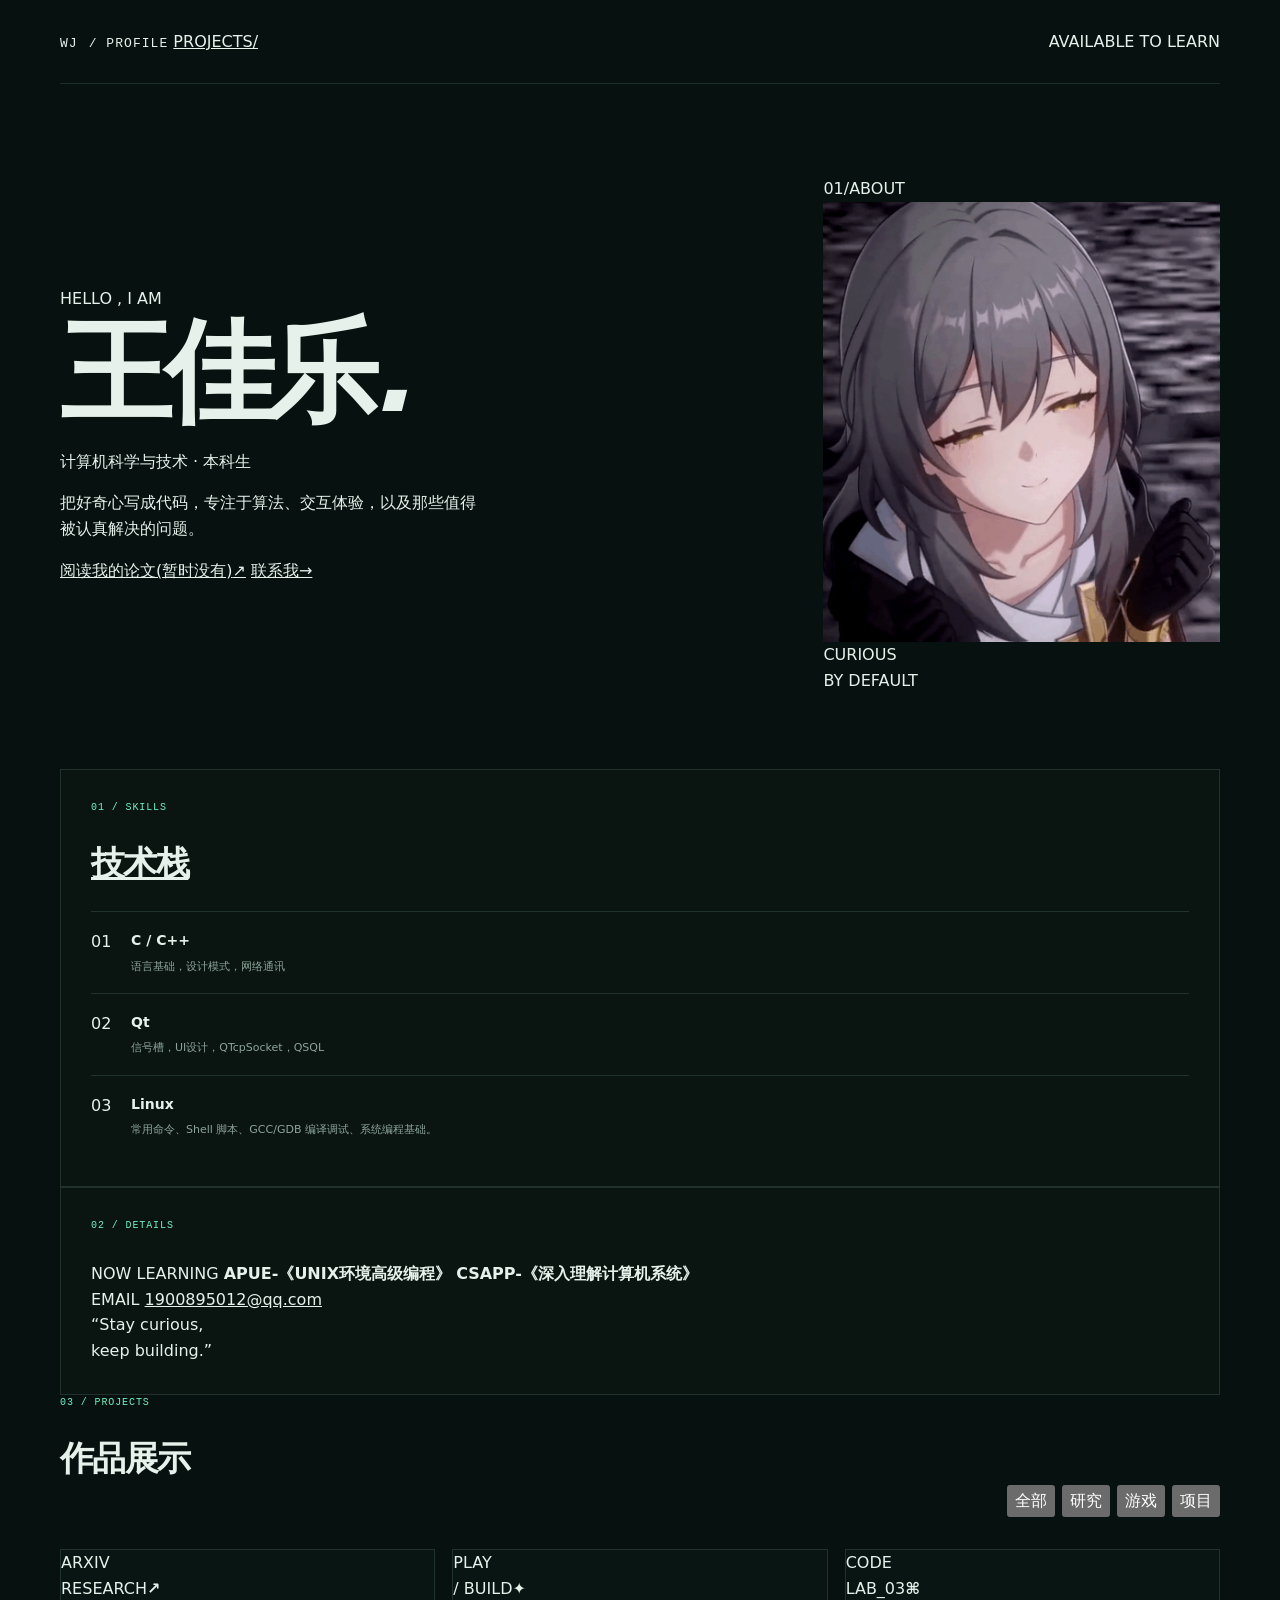
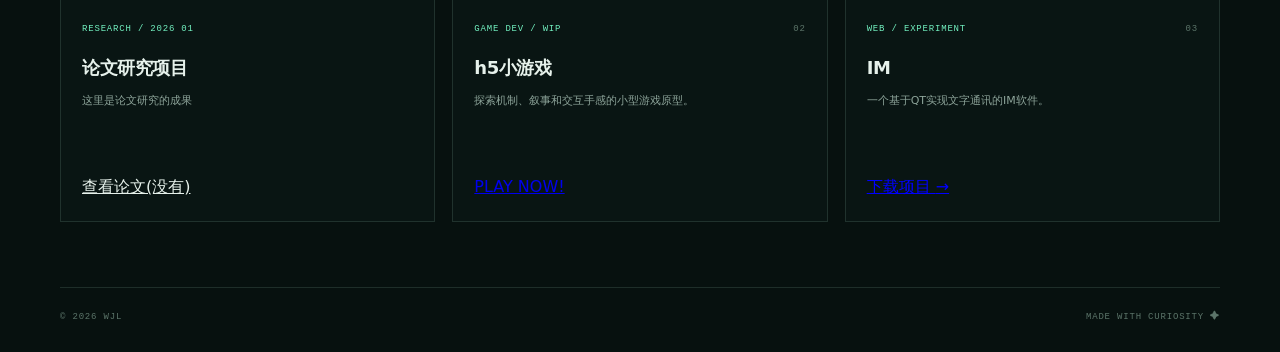
==== commit c9a385c6: "Revert homepage redesign and restore previous version" ====
--- a/index.html
+++ b/index.html
@@ -1,110 +1,212 @@
-<!doctype html>
-<html lang="zh-CN">
-<head>
-  <meta charset="UTF-8">
-  <meta name="viewport" content="width=device-width, initial-scale=1">
-  <meta name="theme-color" content="#07110f">
-  <meta name="description" content="王佳乐的个人主页，记录计算机学习、开源项目与交互实验。">
-  <title>王佳乐 · Developer Profile</title>
-  <link rel="preconnect" href="https://fonts.googleapis.com">
-  <link rel="preconnect" href="https://fonts.gstatic.com" crossorigin>
-  <link href="https://fonts.googleapis.com/css2?family=DM+Mono:wght@400;500&family=Manrope:wght@400;500;600;700;800&display=swap" rel="stylesheet">
-  <link rel="stylesheet" href="style.css">
-  <script src="script.js" defer></script>
-</head>
-<body>
-  <div class="ambient ambient-one" aria-hidden="true"></div>
-  <div class="ambient ambient-two" aria-hidden="true"></div>
-  <main class="page-shell">
-    <header class="topbar">
-      <a class="brand" href="#top" aria-label="返回首页"><span class="brand-mark">WJ</span><span>HARVD<span class="accent">.DEV</span></span></a>
-      <button class="menu-toggle" type="button" aria-expanded="false" aria-controls="primary-nav" aria-label="打开导航"><span></span><span></span></button>
-      <nav class="nav-links" id="primary-nav" aria-label="主导航">
-        <a href="#profile">ABOUT</a>
-        <a href="#skills">STACK</a>
-        <a href="#works">PROJECTS</a>
-        <a href="#blog">BLOG</a>
-        <a class="nav-contact" href="mailto:1900895012@qq.com">CONTACT <span aria-hidden="true">↗</span></a>
-      </nav>
-    </header>
-
-    <section class="hero" id="top" aria-labelledby="profile-title">
-      <div class="hero-copy" id="profile">
-        <p class="eyebrow"><span class="status-dot"></span> PERSONAL SPACE / 2026</p>
-        <p class="kicker">HELLO, WORLD. I'M</p>
-        <h1 id="profile-title">王佳乐<span class="accent">.</span></h1>
-        <p class="role">计算机科学与技术 <span>/</span> 本科生</p>
-        <p class="intro">把好奇心写成代码。正在探索系统编程、网络通信与有趣的交互体验，也持续把学习中的想法做成可以运行的项目。</p>
-        <div class="hero-actions">
-          <a class="button button-primary" href="#works">查看精选项目 <span aria-hidden="true">↓</span></a>
-          <a class="text-link" href="mailto:1900895012@qq.com">和我联系 <span aria-hidden="true">↗</span></a>
-        </div>
-        <div class="hero-foot"><span>BASED IN CURIOSITY</span><span>35°N · ALWAYS LEARNING</span></div>
-      </div>
-      <aside class="profile-visual" aria-label="个人头像与状态">
-        <div class="visual-top"><span>FIG. 001</span><span>PROFILE_CARD</span></div>
-        <div class="avatar-frame">
-          <img class="head-img" src="./head.gif" alt="王佳乐的个人头像" width="360" height="400" fetchpriority="high">
-          <span class="avatar-cross cross-one" aria-hidden="true">+</span><span class="avatar-cross cross-two" aria-hidden="true">+</span>
-        </div>
-        <div class="visual-bottom"><span class="visual-symbol">✳</span><div><strong>CURIOUS BY DEFAULT</strong><span>BUILD · LEARN · REPEAT</span></div></div>
-      </aside>
-    </section>
-
-    <section class="section-grid" aria-label="技能与学习方向">
-      <section class="panel skills-panel" id="skills">
-        <div class="section-heading"><p class="eyebrow">01 / TOOLKIT</p><span class="tiny-index">[ CORE SKILLS ]</span></div>
-        <h2>技术栈<span class="accent">.</span></h2>
-        <p class="section-intro">持续打磨基础，再用项目验证所学。</p>
-        <div class="skill-list">
-          <article class="skill-item"><span class="skill-number">01</span><div><h3>C / C++</h3><p>语言基础、面向对象、常见设计思路与网络通信。</p></div><span class="skill-tag">LANG</span></article>
-          <article class="skill-item"><span class="skill-number">02</span><div><h3>Qt</h3><p>信号与槽、界面设计、QTcpSocket、数据库基础。</p></div><span class="skill-tag">DESKTOP</span></article>
-          <article class="skill-item"><span class="skill-number">03</span><div><h3>Linux</h3><p>Shell、GCC/GDB、常用命令与系统编程基础。</p></div><span class="skill-tag">SYSTEM</span></article>
-          <article class="skill-item"><span class="skill-number">04</span><div><h3>Web Basics</h3><p>HTML、CSS、JavaScript，持续实践响应式页面。</p></div><span class="skill-tag">WEB</span></article>
-        </div>
-      </section>
-      <aside class="panel now-panel">
-        <div class="section-heading"><p class="eyebrow">02 / NOW</p><span class="tiny-index">[ CURRENT FOCUS ]</span></div>
-        <h2>正在探索<span class="accent">.</span></h2>
-        <div class="focus-block"><span class="focus-label">READING</span><h3>《UNIX 环境高级编程》</h3><p>理解系统调用与 Unix 编程模型。</p></div>
-        <div class="focus-block"><span class="focus-label">ALSO READING</span><h3>《深入理解计算机系统》</h3><p>从程序、机器与系统的连接处夯实基础。</p></div>
-        <div class="terminal-note"><span class="terminal-prompt">guest@harvd:~$</span><span> keep learning<span class="cursor" aria-hidden="true">_</span></span></div>
-      </aside>
-    </section>
-
-    <section class="projects-section" id="works">
-      <div class="projects-heading">
-        <div><p class="eyebrow">03 / SELECTED WORK</p><h2>精选项目<span class="accent">.</span></h2><p class="section-intro">一些正在构建、调试和持续完善的东西。</p></div>
-        <div class="projects-filters" role="group" aria-label="按项目类型筛选">
-          <button class="filter-button is-active" type="button" data-filter="all" aria-pressed="true">全部 <span>03</span></button>
-          <button class="filter-button" type="button" data-filter="game" aria-pressed="false">游戏</button>
-          <button class="filter-button" type="button" data-filter="desktop" aria-pressed="false">桌面应用</button>
-          <button class="filter-button" type="button" data-filter="web" aria-pressed="false">Web</button>
-        </div>
-      </div>
-      <div class="work-grid" aria-live="polite">
-        <article class="work-card" data-category="game">
-          <div class="project-art art-game"><span class="art-label">INTERACTIVE / 001</span><span class="art-glyph" aria-hidden="true">✳</span><span class="art-caption">PLAYGROUND</span></div>
-          <div class="work-card-body"><div class="work-meta"><span>GAME DEV</span><span>01 / 03</span></div><h3>H5 小游戏</h3><p>一个持续迭代的浏览器小游戏实验，探索玩法机制与交互反馈。</p><a class="project-link" href="./game/index.html">进入游戏 <span aria-hidden="true">↗</span></a></div>
-        </article>
-        <article class="work-card" data-category="desktop">
-          <div class="project-art art-desktop"><span class="art-label">QT / NETWORK</span><div class="terminal-window" aria-hidden="true"><div class="terminal-dots"><i></i><i></i><i></i></div><span>&gt; message.send()<b>_</b></span></div><span class="art-caption">CONNECT / COMMUNICATE</span></div>
-          <div class="work-card-body"><div class="work-meta"><span>DESKTOP APP</span><span>02 / 03</span></div><h3>Qt IM 即时通信</h3><p>基于 Qt 实现的文字通信项目，围绕界面交互与客户端通信展开实践。</p><a class="project-link" href="https://github.com/HarvdISHERE/IMClient" target="_blank" rel="noopener noreferrer">查看源代码 <span aria-hidden="true">↗</span></a></div>
-        </article>
-        <article class="work-card" data-category="web">
-          <div class="project-art art-web"><span class="art-label">WEB / PORTFOLIO</span><div class="code-mark" aria-hidden="true"><span>&lt;</span><span class="code-slash">/</span><span>&gt;</span></div><span class="art-caption">THIS SITE, BUILT WITH CARE</span></div>
-          <div class="work-card-body"><div class="work-meta"><span>WEB EXPERIMENT</span><span>03 / 03</span></div><h3>个人主页</h3><p>以原生 HTML、CSS 与 JavaScript 构建的个人主页，持续优化视觉与可访问性。</p><a class="project-link" href="https://github.com/HarvdISHERE/HarvdISHERE.github.io" target="_blank" rel="noopener noreferrer">查看仓库 <span aria-hidden="true">↗</span></a></div>
-        </article>
-      </div>
-      <p class="filter-empty" hidden>这个分类暂时还没有项目。</p>
-    </section>
-
-    <section class="blog-strip" id="blog">
-      <div><p class="eyebrow">04 / NOTES</p><h2>把思考写下来<span class="accent">.</span></h2><p>学习记录与技术笔记都放在我的博客主页。</p></div>
-      <a class="blog-link" href="https://www.cnblogs.com/Harvd/" target="_blank" rel="noopener noreferrer">访问博客主页 <span aria-hidden="true">↗</span></a>
-    </section>
-
-    <footer class="footer"><a class="footer-brand" href="#top">HARVD<span class="accent">.DEV</span></a><span>DESIGNED & BUILT WITH CURIOSITY</span><span>© 2026 WJL</span></footer>
-  </main>
-</body>
-</html>+<!doctype html>
+<!-- HTML5 文档声明：告诉浏览器使用现代 HTML 标准。 -->
+<html lang="zh-CN">
+  <head>
+    <!-- 字符编码，保证中文文字可以正常显示。 -->
+    <meta charset="UTF-8" />
+    <!-- 让页面在手机上按照设备宽度显示，而不是缩小成桌面网页。 -->
+    <meta name="viewport" content="width=device-width, initial-scale=1.0" />
+    <title>王佳乐的个人主页</title>
+    <!-- 引入当前文件夹中的 CSS 文件。 -->
+    <link rel="stylesheet" href="style.css" />
+  </head>
+  <body>
+    <!-- page-shell 是整个页面的外层容器，用于限制最大宽度和统一内边距。 -->
+    <main class="page-shell">
+      <!-- 顶部导航栏：左边是品牌和项目链接，右边是当前状态。 -->
+      <nav class="topbar">
+        <div class="nav-left">
+          <!-- href="index.html" 表示点击品牌后回到当前主页。 -->
+          <a class="brand" href="index.html"><span>WJ</span> / PROFILE</a>
+          <!-- #works 会跳转到页面中 id="works" 的作品区域。 -->
+          <a href="#works">PROJECTS/</a>
+        </div>
+        <!-- i 元素在 CSS 中被画成绿色圆点。 -->
+        <span class="status"><i></i>AVAILABLE TO LEARN</span>
+      </nav>
+
+      <!-- Hero 首屏区域：展示姓名、简介、按钮和头像。 -->
+      <section class="hero" id="profile">
+        <div class="hero-copy">
+          <div class="personal-introduction">
+            <span>HELLO , I AM</span><br />
+            <!-- h1 是页面最重要的标题，一个页面通常只使用一个主要 h1。 -->
+            <h1 id="profile-title">王佳乐<i id="DOT">.</i></h1>
+
+            <p id="education-background">计算机科学与技术 · 本科生</p>
+            <!-- br 会强制换行；如果希望文字自动换行，可以删除 br。 -->
+            <p id="leave-message">
+              把好奇心写成代码，专注于算法、交互体验，以及那些值得<br />被认真解决的问题。
+            </p>
+          </div>
+
+          <!-- 两个操作链接：阅读论文和发送邮件。 -->
+          <div class="link">
+            <a id="read-paper" href="#" target="_blank"
+              >阅读我的论文(暂时没有)<span>↗</span></a
+            >
+            <a id="contact" href="#">联系我<span>→</span> </a>
+          </div>
+        </div>
+        <!-- 头像卡片。head 的 CSS transform 会让整张卡片保持 3 度倾斜。 -->
+        <div class="head">
+          <span class="head-img-label top-label">01/ABOUT</span>
+          <img class="head-img" src="./head.gif" alt="头像" draggable="false" />
+          <span class="head-img-label bottom-label"
+            >CURIOUS<br />BY DEFAULT</span
+          >
+        </div>
+      </section>
+
+      <!-- 中间内容区域：左侧技能列表，右侧学习信息和联系方式。 -->
+      <div class="content-grid">
+        <section class="panel skill-panel" id="skills">
+          <p class="eyebrow">01 / SKILLS</p>
+          <h2><a href="study.docx" download="掌握技能.docx">技术栈</a></h2>
+          <div class="skill-list">
+            <!-- 每一个 skill-item 都是一个技能条目。 -->
+            <div class="skill-item">
+              <span class="number">01</span>
+              <div>
+                <h3>C / C++</h3>
+                <p>语言基础，设计模式，网络通讯</p>
+              </div>
+            </div>
+            <div class="skill-item">
+              <span class="number">02</span>
+              <div>
+                <h3>Qt</h3>
+                <p>信号槽，UI设计，QTcpSocket，QSQL</p>
+              </div>
+            </div>
+            <div class="skill-item">
+              <span class="number">03</span>
+              <div>
+                <h3>Linux</h3>
+                <p>常用命令、Shell 脚本、GCC/GDB 编译调试、系统编程基础。</p>
+              </div>
+            </div>
+          </div>
+        </section>
+
+        <aside class="panel contact-panel">
+          <p class="eyebrow">02 / DETAILS</p>
+          <div class="detail-block">
+            <span>NOW LEARNING</span>
+            <strong>APUE-《UNIX环境高级编程》</strong>
+            <strong>CSAPP-《深入理解计算机系统》</strong>
+          </div>
+          <div class="detail-block" id="detail-block">
+            <span>EMAIL</span>
+            <a href="mailto:1900895012@qq.com">1900895012@qq.com</a>
+          </div>
+          <div class="quote">“Stay curious,<br />keep building.”</div>
+        </aside>
+      </div>
+
+      <!-- 作品区域。JavaScript 会根据按钮的 data-filter 隐藏或显示作品卡片。 -->
+      <section class="work-section" id="works">
+        <p class="eyebrow">03 / PROJECTS</p>
+        <h2>作品展示</h2>
+        <!-- role="group" 告诉辅助技术：这些按钮属于同一个控制组。 -->
+        <div class="projects-filters" role="group" aria-label="作品分类筛选">
+          <!-- aria-pressed 表示按钮当前是否被选中。 -->
+          <button
+            class="filters-button is-active"
+            type="button"
+            data-filter="all"
+            aria-pressed="true"
+          >
+            全部
+          </button>
+          <button
+            class="filters-button"
+            type="button"
+            data-filter="research"
+            aria-pressed="false"
+          >
+            研究
+          </button>
+          <button
+            class="filters-button"
+            type="button"
+            data-filter="game"
+            aria-pressed="false"
+          >
+            游戏
+          </button>
+          <button
+            class="filters-button"
+            type="button"
+            data-filter="projects"
+            aria-pressed="false"
+          >
+            项目
+          </button>
+        </div>
+        <!-- work-grid 使用 CSS Grid 自动排列下面的作品卡片。 -->
+        <div class="work-grid">
+          <!-- data-category 的值必须和筛选按钮的 data-filter 对应。 -->
+          <article class="work-card" data-category="research">
+            <div class="work-visual visual-paper">
+              <span>ARXIV <br />RESEARCH</span><b>↗</b>
+            </div>
+            <div class="work-card-body">
+              <span class="work-meta">RESEARCH / 2026 01</span>
+              <h3>论文研究项目</h3>
+              <p>这里是论文研究的成果</p>
+              <a href="#">查看论文(没有)</a>
+            </div>
+          </article>
+
+          <!-- 第二个作品：分类值为 game。 -->
+          <article class="work-card" data-category="game">
+            <div class="work-visual visual-game">
+              <span>PLAY<br />/ BUILD</span><b>✦</b>
+            </div>
+            <div class="work-card-body">
+              <div class="work-meta">
+                <span>GAME DEV / WIP</span><span>02</span>
+              </div>
+              <h3 class="head-text">h5小游戏</h3>
+              <p class="description-text">
+                探索机制、叙事和交互手感的小型游戏原型。
+              </p>
+              <a href="./game/index.html" target="_blank" style="color: #0000ee"
+                >PLAY NOW!</a
+              >
+            </div>
+          </article>
+
+          <!-- 第三个作品：分类值为 projects。 -->
+          <article class="work-card" data-category="projects">
+            <div class="work-visual visual-code">
+              <span>CODE<br />LAB_03</span><b>⌘</b>
+            </div>
+            <div class="work-card-body">
+              <div class="work-meta">
+                <span>WEB / EXPERIMENT</span><span>03</span>
+              </div>
+              <h3>IM</h3>
+              <p>一个基于QT实现文字通讯的IM软件。</p>
+              <a
+                href="https://github.com/HarvdISHERE/IMClient/"
+                style="color: blue"
+                >下载项目 <span>→</span></a
+              >
+            </div>
+          </article>
+        </div>
+      </section>
+
+      <!-- 页脚：放置版权和页面制作信息。 -->
+      <footer class="footer">
+        <span>© 2026 WJL</span>
+        <span>MADE WITH CURIOSITY <b>✦</b></span>
+      </footer>
+    </main>
+
+    <!-- defer 表示 HTML 解析完成后再执行脚本。 -->
+    <script src="script.js" defer></script>
+  </body>
+</html>
--- a/style.css
+++ b/style.css
@@ -1,588 +1,88 @@
-/* 从 Google Fonts 引入两种字体：Manrope 用于正文，DM Mono 用于编号和标签。 */
-@import url("https://fonts.googleapis.com/css2?family=DM+Mono:wght@400;500&family=Manrope:wght@400;500;600;700;800&display=swap");
-
-/* :root 中的变量可以让全站颜色集中管理，修改一次即可影响多个地方。 */
-:root {
-  --ink: #14211d;
-  --muted: #74807a;
-  --paper: #f2f3ed;
-  --card: #fbfcf8;
-  --line: #d6ddd4;
-  --lime: #d7f36a;
-  --teal: #17675c;
-  --green: #07ed44;
-}
-
-/* 使用 border-box 后，width 会包含 padding 和 border，布局更容易计算。 */
-* {
-  margin: 0;
-  padding: 0;
-  box-sizing: border-box;
-}
-
-/* 平滑滚动会让点击页面内锚点时有过渡动画。 */
-html {
-  scroll-behavior: smooth;
-}
-
-body {
-  background-color: var(--paper);
-  color: var(--ink);
-  font-family: "Manrope", "Microsoft YaHei", sans-serif;
-}
-
-/* 页面上的浅色点阵背景。pointer-events: none 保证它不会挡住鼠标点击。 */
-body::before {
-  content: "";
-  position: fixed;
-  inset: 0;
-  opacity: 0.32;
-  pointer-events: none;
-  background-image: radial-gradient(#aeb9ad 0.7px, transparent 0.7px);
-  background-size: 18px 18px;
-}
-
-/* 页面主容器：桌面端最多 1180px，并在左右保留 42px 空间。 */
-.page-shell {
-  max-width: 1180px;
-  margin: 0 auto;
-  padding: 30px 42px;
-  position: relative;
-}
-
-/* display: flex 让导航内容排列在一行；space-between 把两端内容推开。 */
-.topbar {
-  display: flex;
-  gap: 2rem;
-  padding-bottom: 24px;
-  border-bottom: 1px solid var(--line);
-  letter-spacing: 0.08em;
-  font-size: 12px;
-  justify-content: space-between;
-  align-items: center;
-}
-
-/* 导航左侧的两个链接也使用 Flex 横向排列。 */
-.nav-left {
-  display: flex;
-  gap: 2rem;
-  align-items: center;
-}
-
-/* brand span 是圆形的 WJ 徽标。 */
-.brand span {
-  display: inline-grid;
-  place-items: center;
-  width: 28px;
-  height: 28px;
-  margin: 6px;
-  border: 1px solid var(--ink);
-  border-radius: 50%;
-  font-size: 9px;
-  vertical-align: middle;
-}
-
-/* i 元素本身没有文字，这里用宽高和 border-radius 画出状态圆点。 */
-.status i {
-  display: inline-block;
-  width: 7px;
-  height: 7px;
-  margin-right: 7px;
-  border-radius: 50%;
-  background: var(--green);
-  vertical-align: middle;
-}
-
-.status {
-  color: var(--muted);
-}
-.topbar a {
-  color: var(--ink);
-  text-decoration: none;
-}
-
-.brand {
-  color: var(--ink);
-  text-decoration: none;
-}
-
-.hero {
-  /* rise-in 让首屏内容从下方淡入；grid 负责文字和头像的双栏布局。 */
-  padding: 82px 0 72px;
-  animation: rise-in 0.7s ease both;
-  display: grid;
-  grid-template-columns: 1fr 330px;
-  gap: 80px;
-  align-items: center;
-}
-
-.hero span {
-  /* clamp(最小值, 推荐值, 最大值) 让标题随屏幕宽度缩放。 */
-  font-size: 12px;
-  color: var(--teal);
-  letter-spacing: 0.2em;
-}
-#profile-title {
-  font-size: clamp(64px, 11vw, 120px);
-  color: var(--ink);
-  margin-bottom: 2px;
-}
-#DOT {
-  color: #1c4a0c;
-  font-style: normal;
-}
-.eyebrow,
-.status,
-.work-meta,
-.head-img-label {
-  font-family: "DM Mono", monospace;
-  letter-spacing: 0.1em;
-}
-
-#education-background {
-  color: var(--teal);
-  margin-bottom: 12px;
-}
-
-#leave-message {
-  color: var(--muted);
-  max-width: 520px;
-  line-height: 1.7;
-}
-
-.link {
-  /* flex 让两个链接保持一行，并用 gap 控制它们之间的距离。 */
-  margin-top: 28px;
-  display: flex;
-  /* 让两个链接按照同一条垂直中心线对齐。 */
-  align-items: center;
-  gap: 24px;
-}
-.link a {
-  text-decoration: none;
-  font-weight: bold;
-}
-.link a:nth-child(1) {
-  background-color: var(--lime);
-  color: var(--ink);
-  padding: 12px 16px;
-}
-
-.link a:nth-child(1):hover {
-  transform: translateY(-3px);
-  box-shadow: 4px 4px 0 var(--teal);
-}
-
-.link a:nth-child(2) {
-  color: var(--ink);
-  font-size: 15px;
-  /* 覆盖 .link a 的 bold，使用普通字重。 */
-  font-weight: 400;
-  line-height: 1.2;
-  /* 使用文字下划线，而不是 border-bottom，避免下划线脱离文字。 */
-  text-decoration-line: underline;
-  text-decoration-color: var(--ink);
-  text-decoration-thickness: 1px;
-  text-underline-offset: 1px;
-}
-
-.head {
-  /* relative 让内部的标签可以使用 absolute 定位。 */
-  position: relative;
-  padding: 22px;
-  background: var(--teal);
-  /* rotate(3deg) 让头像卡片顺时针倾斜 3 度。 */
-  transform: rotate(3deg);
-  /* 单独的动画保留 rotate，否则动画结束时可能覆盖倾斜效果。 */
-  animation: rise-in-head 0.7s 0.15s ease both;
-}
-
-.head::after {
-  /* ::after 是伪元素，用来绘制头像内部的装饰边框。 */
-  content: "";
-  position: absolute;
-  inset: 11px;
-  border: 1px solid rgba(255, 255, 255, 0.28);
-  pointer-events: none;
-}
-.head-img {
-  /* object-fit: cover 保证图片填满区域，同时保持原始比例。 */
-  display: block;
-  width: 100%;
-  aspect-ratio: 1/1.13;
-  object-fit: cover;
-  filter: saturate(0.75) contrast(1.05);
-}
-
-.top-label {
-  top: 31px;
-  left: 34px;
-}
-
-.bottom-label {
-  right: 34px;
-  bottom: 30px;
-  text-align: right;
-  line-height: 1.5;
-}
-span.head-img-label {
-  position: absolute;
-  z-index: 1;
-  color: white;
-  font-size: 10px;
-  letter-spacing: 0.1em;
-}
-.content-grid {
-  /* 两列布局：左侧较宽，右侧较窄。 */
-  display: grid;
-  grid-template-columns: 1.45fr 0.8fr;
-  gap: 20px;
-  margin: 40px 0;
-}
-.panel {
-  /* 两个面板共用的卡片外观。 */
-  padding: 34px;
-  background-color: var(--card);
-  border: 1px solid var(--line);
-}
-
-.skill-panel h2 {
-  margin-bottom: 0;
-}
-
-.skill-list {
-  /* flex-direction: column 让技能条目从上到下排列。 */
-  display: flex;
-  flex-direction: column;
-}
-
-.skill-item {
-  /* 第一列放编号，第二列放技能名称和说明。 */
-  display: grid;
-  grid-template-columns: 38px 1fr;
-  gap: 20px;
-  align-items: start;
-  padding: 20px 0;
-  border-top: 1px solid var(--line);
-  animation: none;
-  transition: none;
-}
-
-.skill-item:last-child {
-  padding-bottom: 0;
-}
-
-.skill-item .number {
-  color: var(--teal);
-  font-family: "DM Mono", monospace;
-}
-
-.skill-item h3 {
-  margin-bottom: 7px;
-  font-size: 16px;
-}
-
-.skill-item p {
-  margin: 0;
-  color: var(--muted);
-  font-size: 12px;
-  line-height: 1.6;
-}
-
-.contact-panel {
-  /* 联系面板使用深色背景，与左侧浅色面板形成对比。 */
-  background: var(--ink);
-  color: white;
-}
-
-.contact-panel .eyebrow {
-  color: var(--lime);
-}
-
-.detail-block {
-  display: flex;
-  flex-direction: column;
-  gap: 7px;
-  padding: 18px 0;
-  border-top: 1px solid rgba(255, 255, 255, 0.15);
-  animation: none;
-  transition: none;
-}
-
-.detail-block span {
-  color: #8f9d95;
-  font:
-    500 10px "DM Mono",
-    monospace;
-  letter-spacing: 0.12em;
-}
-
-.detail-block strong,
-.detail-block a {
-  color: white;
-  font-size: 14px;
-  text-decoration: none;
-  font-weight: normal;
-}
-
-.quote {
-  margin-top: 35px;
-  color: var(--lime);
-  font-size: 22px;
-  line-height: 1.35;
-  letter-spacing: -0.04em;
-}
-
-.work-section {
-  padding: 40px 0;
-}
-
-.footer {
-  display: flex;
-  justify-content: space-between;
-  align-items: center;
-  font-family: "DM Mono", monospace;
-  letter-spacing: 0.08em;
-  margin-top: 40px;
-  padding-top: 24px;
-  border-top: 1px solid var(--line);
-  color: var(--muted);
-}
-
-.work-grid {
-  /* 三张卡片组成网格，第一列比后两列稍宽。 */
-  display: grid;
-  grid-template-columns: 1.2fr 1fr 1fr; /* 第一个精选卡片更宽，视觉有重点 */
-  gap: 18px;
-  margin-top: 24px;
-}
-
-/* ========== 作品卡片基础样式 ========== */
-.work-card {
-  background: var(--card);
-  border: 1px solid var(--line);
-  transition:
-    transform 0.25s,
-    box-shadow 0.25s; /* 平滑过渡动画 */
-}
-
-/* 鼠标悬浮时卡片向上移动，并出现偏移的阴影。 */
-.work-card:hover {
-  transform: translateY(-6px);
-  box-shadow: 7px 7px 0 var(--teal);
-}
-
-/* ========== 作品封面视觉区 ========== */
-.work-visual {
-  /* position: relative 让装饰圆形可以相对于封面定位。 */
-  position: relative;
-  display: flex;
-  justify-content: space-between;
-  align-items: flex-end;
-  min-height: 205px;
-  padding: 22px;
-  overflow: hidden;
-  color: white;
-  font:
-    500 11px "DM Mono",
-    monospace;
-  letter-spacing: 0.1em;
-  line-height: 1.5;
-}
-
-/* 封面的两个半透明圆形装饰，使用伪元素避免额外的 HTML 标签。 */
-.work-visual::before,
-.work-visual::after {
-  content: "";
-  position: absolute;
-  border: 1px solid rgba(255, 255, 255, 0.22);
-  border-radius: 50%;
-}
-
-.work-visual::before {
-  width: 190px;
-  height: 190px;
-  top: -70px;
-  right: -35px;
-}
-
-.work-visual::after {
-  width: 280px;
-  height: 280px;
-  top: -115px;
-  right: -80px;
-}
-
-/* z-index 让封面文字和图标显示在装饰圆形的上面。 */
-.work-visual span,
-.work-visual b {
-  position: relative;
-  z-index: 1;
-}
-
-.work-visual b {
-  color: var(--lime);
-  font-size: 27px;
-  font-weight: 400;
-}
-
-/* 三个封面的主题色：研究、游戏和项目分别使用不同颜色。 */
-.visual-paper {
-  background: #39766a;
-}
-.visual-game {
-  background: #ca7548;
-}
-.visual-code {
-  background: #313c46;
-}
-
-/* ========== 卡片内容区 ========== */
-.work-card-body {
-  padding: 22px;
-}
-
-.work-meta {
-  /* space-between 把分类文字放左边，把项目编号放右边。 */
-  display: flex;
-  justify-content: space-between;
-  margin-bottom: 20px;
-  color: var(--teal);
-}
-
-.work-card h3 {
-  margin-bottom: 10px;
-  font-size: 19px;
-}
-
-.work-card p {
-  min-height: 42px;
-  margin-bottom: 22px;
-  color: var(--muted);
-  font-size: 12px;
-  line-height: 1.7;
-}
-
-.work-card a {
-  color: var(--ink);
-  font-size: 12px;
-  font-weight: 700;
-  text-decoration: none;
-  border-bottom: 1px solid var(--ink);
-  padding-bottom: 4px;
-}
-
-.work-card a span {
-  margin-left: 8px;
-  font-size: 16px;
-}
-
-/* ========== 筛选按钮样式 ========== */
-.projects-filters {
-  display: flex;
-  gap: 8px;
-  flex-wrap: wrap;
-  justify-content: flex-end;
-  margin-bottom: 30px;
-}
-
-.filters-button {
-  /* button 默认有浏览器样式，这里重新定义它，让它匹配页面视觉。 */
-  padding: 9px 13px;
-  color: var(--muted);
-  background: transparent;
-  border: 1px solid var(--line);
-  font:
-    500 11px "DM Mono",
-    monospace;
-  cursor: pointer;
-  transition: all 0.2s;
-}
-
-.filters-button:hover,
-.filters-button.is-active {
-  /* hover 是鼠标悬浮状态，is-active 是 JavaScript 添加的选中状态。 */
-  color: var(--ink);
-  background: var(--lime);
-  border-color: var(--lime);
-}
-
-@keyframes rise-in {
-  /* 首屏普通内容：从下方移动到原位置，同时渐渐出现。 */
-  from {
-    opacity: 0;
-    transform: translateY(18px);
-  }
-  to {
-    opacity: 1;
-    transform: translateY(0);
-  }
-}
-
-@keyframes rise-in-head {
-  /* 头像动画需要在移动过程中一直保留 3 度旋转。 */
-  from {
-    opacity: 0;
-    transform: translateY(18px) rotate(3deg);
-  }
-  to {
-    opacity: 1;
-    transform: translateY(0) rotate(3deg);
-  }
-}
-
-@media (max-width: 760px) {
-  /* 屏幕小于 760px 时进入移动端布局。 */
-  .page-shell {
-    padding: 20px;
-  }
-  .nav-left {
-    gap: 12px;
-  }
-  .nav-left > a:last-child {
-    display: none;
-  }
-  .hero {
-    /* 手机屏幕空间有限，文字和头像改为上下排列。 */
-    grid-template-columns: 1fr;
-    gap: 45px;
-    padding: 58px 0 45px;
-  }
-  .head {
-    width: min(100%, 330px);
-    justify-self: center;
-  }
-  .content-grid,
-  .work-grid {
-    /* 两列内容在手机上改为单列，避免文字过窄。 */
-    grid-template-columns: 1fr;
-  }
-  .content-grid {
-    margin: 25px 0;
-  }
-  .panel {
-    padding: 25px;
-  }
-  .projects-filters {
-    justify-content: flex-start;
-    margin: 22px 0 26px;
-  }
-  .work-visual {
-    min-height: 170px;
-  }
-  .footer {
-    align-items: flex-start;
-    flex-direction: column;
-    gap: 10px;
-  }
-}
-
-@media (prefers-reduced-motion: reduce) {
-  /* 用户系统设置了减少动画时，尽量关闭动画，减少不适。 */
-  *,
-  *::before,
-  *::after {
-    animation-duration: 0.01ms !important;
-    transition-duration: 0.01ms !important;
-  }
-}
+:root{color-scheme:dark;--bg:#07110f;--surface:#0b1714;--surface-raised:#0f201b;--line:rgba(147,190,173,.17);--text:#e6f1eb;--muted:#8da49a;--dim:#5b7469;--mint:#72f0c0;--mint-soft:#b1ffe1;--mono:"DM Mono",ui-monospace,SFMono-Regular,Consolas,monospace;--sans:"Manrope","Microsoft YaHei",system-ui,sans-serif;--shell:1160px}
+*{box-sizing:border-box}
+html{scroll-behavior:smooth;scroll-padding-top:88px}
+body{margin:0;min-width:320px;background:var(--bg);color:var(--text);font-family:var(--sans);line-height:1.6;overflow-x:hidden}
+body::before{content:"";position:fixed;inset:0;z-index:-2;pointer-events:none;background-image:radial-gradient(rgba(114,240,192,.2) .7px,transparent .7px);background-size:22px 22px;mask-image:linear-gradient(to bottom,black,transparent 85%);opacity:.35}
+a{color:inherit}
+button{font:inherit}
+a:focus-visible,button:focus-visible{outline:2px solid var(--mint);outline-offset:4px}
+::selection{background:var(--mint);color:#06110d}
+.ambient{position:fixed;z-index:-1;width:380px;height:380px;border-radius:50%;filter:blur(110px);opacity:.12;pointer-events:none}
+.ambient-one{top:10%;right:-180px;background:#26dca4}.ambient-two{top:60%;left:-260px;background:#1b8873}
+.page-shell{width:min(var(--shell),100% - 64px);margin:0 auto}
+.topbar{height:84px;display:flex;align-items:center;justify-content:space-between;border-bottom:1px solid var(--line);gap:24px}
+.brand,.footer-brand{display:inline-flex;align-items:center;gap:11px;text-decoration:none;font:500 13px var(--mono);letter-spacing:.08em}
+.brand-mark{display:grid;place-items:center;width:33px;height:33px;border:1px solid rgba(114,240,192,.55);border-radius:8px;color:var(--mint);font-size:10px;letter-spacing:0}
+.accent{color:var(--mint)}
+.nav-links{display:flex;align-items:center;gap:clamp(16px,3vw,34px)}
+.nav-links a{font:11px var(--mono);letter-spacing:.08em;color:var(--muted);text-decoration:none;transition:color .2s}
+.nav-links a:hover,.nav-links a:focus-visible{color:var(--mint)}
+.nav-links .nav-contact{padding:10px 13px;border:1px solid rgba(114,240,192,.35);border-radius:4px;color:var(--mint)}
+.nav-contact span{margin-left:7px}
+.menu-toggle{display:none}
+.hero{display:grid;grid-template-columns:minmax(0,1.25fr) minmax(260px,.75fr);align-items:center;gap:clamp(48px,8vw,112px);padding:92px 0 76px;min-height:560px}
+.hero-copy{min-width:0;animation:fade-up .7s ease both}
+.eyebrow,.kicker,.tiny-index,.visual-top,.visual-bottom,.hero-foot,.skill-number,.skill-tag,.focus-label,.terminal-note,.work-meta,.art-label,.art-caption,.footer{font-family:var(--mono);letter-spacing:.09em}
+.eyebrow{display:flex;align-items:center;gap:9px;margin:0 0 27px;color:var(--mint);font-size:10px}
+.status-dot{width:7px;height:7px;border-radius:50%;background:var(--mint);box-shadow:0 0 12px rgba(114,240,192,.7)}
+.kicker{margin:0 0 6px;color:var(--muted);font-size:12px;letter-spacing:.19em}
+h1{margin:0;font-size:clamp(64px,9vw,112px);line-height:1.08;letter-spacing:-.075em;font-weight:800}
+.role{margin:17px 0 15px;color:#c4d8ce;font-size:16px}.role span{padding:0 8px;color:var(--dim)}
+.intro{max-width:540px;margin:0;color:var(--muted);font-size:14px;line-height:1.95}
+.hero-actions{display:flex;align-items:center;gap:27px;margin-top:30px}
+.button{display:inline-flex;align-items:center;justify-content:center;gap:20px;padding:12px 16px;text-decoration:none;font-size:12px;font-weight:700;border-radius:4px;transition:transform .2s,background .2s}
+.button-primary{background:var(--mint);color:#06110d}.button-primary:hover{transform:translateY(-3px);background:var(--mint-soft)}
+.text-link{font-size:12px;text-decoration:none;color:var(--muted)}.text-link span{margin-left:7px;color:var(--mint)}
+.hero-foot{display:flex;flex-wrap:wrap;gap:12px 24px;margin-top:62px;padding-top:17px;border-top:1px solid var(--line);color:var(--dim);font-size:9px}
+.profile-visual{position:relative;max-width:360px;width:100%;justify-self:center;padding:16px;border:1px solid rgba(114,240,192,.25);background:linear-gradient(145deg,rgba(18,42,33,.9),rgba(7,17,15,.88));transform:rotate(2deg);animation:fade-up .8s .1s ease both}
+.profile-visual::before{content:"";position:absolute;inset:7px;border:1px solid rgba(114,240,192,.09);pointer-events:none}
+.visual-top,.visual-bottom{position:relative;display:flex;justify-content:space-between;align-items:center;color:var(--dim);font-size:9px}
+.visual-top{padding:1px 1px 13px}.avatar-frame{position:relative;overflow:hidden;background:#10271f}
+.head-img{display:block;width:100%;aspect-ratio: .9 / 1;object-fit:cover;object-position:center 35%;filter:saturate(.72) contrast(1.06)}
+.avatar-frame::after{content:"";position:absolute;inset:0;background:linear-gradient(0deg,rgba(5,16,12,.34),transparent 42%);pointer-events:none}
+.avatar-cross{position:absolute;z-index:1;color:var(--mint);font:18px var(--mono)}.cross-one{top:12px;left:12px}.cross-two{right:12px;bottom:12px}
+.visual-bottom{gap:14px;justify-content:flex-start;padding:15px 2px 1px}.visual-symbol{font-size:24px;color:var(--mint)}.visual-bottom div{display:grid;gap:3px}.visual-bottom strong{font-size:9px;font-weight:500;color:var(--text)}.visual-bottom div span{font-size:8px;color:var(--dim)}
+.section-grid{display:grid;grid-template-columns:minmax(0,1.15fr) minmax(280px,.85fr);gap:18px}
+.panel{min-width:0;padding:30px;border:1px solid var(--line);background:rgba(11,23,20,.83)}
+.section-heading{display:flex;justify-content:space-between;align-items:center;gap:12px}.section-heading .eyebrow{margin:0}.tiny-index{font-size:9px;color:var(--dim)}
+h2{margin:21px 0 7px;font-size:clamp(25px,3vw,34px);line-height:1.2;letter-spacing:-.045em}
+.section-intro{margin:0;color:var(--muted);font-size:12px}
+.skill-list{margin-top:27px}
+.skill-item{display:grid;grid-template-columns:27px minmax(0,1fr) auto;align-items:start;gap:13px;padding:17px 0;border-top:1px solid var(--line)}
+.skill-number{padding-top:3px;color:var(--mint);font-size:10px}.skill-item h3,.focus-block h3{margin:0 0 5px;font-size:14px;font-weight:600}.skill-item p,.focus-block p{margin:0;color:var(--muted);font-size:11px;line-height:1.75}
+.skill-tag{padding:4px 6px;border:1px solid var(--line);color:var(--dim);font-size:8px}
+.now-panel{background:linear-gradient(145deg,rgba(14,31,25,.95),rgba(8,18,15,.95))}
+.focus-block{padding:19px 0;border-top:1px solid var(--line)}.focus-block:first-of-type{margin-top:26px}.focus-label{display:block;margin-bottom:8px;color:var(--mint);font-size:9px}
+.terminal-note{display:flex;flex-wrap:wrap;gap:8px;margin-top:20px;padding:12px;background:#050c0a;border:1px solid var(--line);font-size:10px;color:var(--muted)}.terminal-prompt{color:var(--mint)}.cursor{color:var(--mint);animation:blink 1.1s steps(2,start) infinite}
+.projects-section{padding:94px 0 76px}
+.projects-heading{display:flex;justify-content:space-between;align-items:flex-end;gap:30px}.projects-heading .eyebrow{margin-bottom:16px}.projects-heading h2{margin:0 0 9px;font-size:clamp(32px,5vw,46px)}
+.projects-filters{display:flex;flex-wrap:wrap;justify-content:flex-end;gap:7px;padding-bottom:4px}
+.filter-button{display:inline-flex;align-items:center;gap:8px;padding:9px 11px;border:1px solid var(--line);border-radius:4px;background:transparent;color:var(--muted);font:10px var(--mono);cursor:pointer;transition:color .2s,border-color .2s,background .2s}
+.filter-button:hover,.filter-button.is-active{border-color:rgba(114,240,192,.6);background:rgba(114,240,192,.09);color:var(--mint)}.filter-button span{color:var(--dim);font-size:9px}
+.work-grid{display:grid;grid-template-columns:repeat(3,minmax(0,1fr));gap:17px;margin-top:28px}
+.work-card{min-width:0;overflow:hidden;border:1px solid var(--line);background:rgba(11,23,20,.9);transition:transform .24s,border-color .24s,box-shadow .24s}
+.work-card:hover{transform:translateY(-5px);border-color:rgba(114,240,192,.45);box-shadow:0 12px 34px rgba(0,0,0,.18)}
+.work-card[hidden]{display:none}
+.project-art{position:relative;display:flex;flex-direction:column;justify-content:space-between;min-height:190px;padding:17px;overflow:hidden;border-bottom:1px solid var(--line)}
+.project-art::before,.project-art::after{content:"";position:absolute;border:1px solid rgba(114,240,192,.17);border-radius:50%;pointer-events:none}
+.project-art::before{width:200px;height:200px;right:-65px;top:-105px}.project-art::after{width:280px;height:280px;right:-105px;top:-145px}
+.art-game{background:radial-gradient(ellipse at 75% 25%,rgba(44,157,116,.22),transparent 55%),#0b2119}
+.art-desktop{background:radial-gradient(ellipse at 75% 25%,rgba(67,118,147,.2),transparent 60%),#0b1920}
+.art-web{background:radial-gradient(ellipse at 70% 25%,rgba(116,88,169,.2),transparent 60%),#171426}
+.art-label,.art-caption{position:relative;z-index:1;color:var(--dim);font-size:8px}.art-caption{color:#9db9ac}
+.art-glyph{position:absolute;top:42px;left:50%;transform:translateX(-50%);font-size:76px;line-height:1;color:var(--mint);text-shadow:0 0 35px rgba(114,240,192,.2)}
+.terminal-window{position:absolute;left:50%;top:50%;width:76%;transform:translate(-50%,-40%);padding:12px;border:1px solid rgba(114,240,192,.23);background:rgba(4,12,14,.7);color:var(--mint);font:10px var(--mono)}
+.terminal-dots{display:flex;gap:4px;margin-bottom:17px}.terminal-dots i{width:5px;height:5px;border-radius:50%;background:#4b7e69}.terminal-window b{font-weight:400;animation:blink 1.1s steps(2,start) infinite}
+.code-mark{position:absolute;top:40px;left:50%;transform:translateX(-50%);display:flex;gap:7px;color:var(--mint);font:600 50px var(--mono)}.code-slash{color:#a7a0d9}
+.work-card-body{padding:21px}.work-meta{display:flex;justify-content:space-between;gap:10px;margin-bottom:17px;color:var(--mint);font-size:9px}.work-meta span+span{color:var(--dim)}
+.work-card h3{margin:0 0 9px;font-size:18px;letter-spacing:-.025em}.work-card p{min-height:60px;margin:0 0 23px;color:var(--muted);font-size:11px;line-height:1.8}
+.project-link{display:inline-flex;align-items:center;gap:10px;color:var(--mint);font:10px var(--mono);text-decoration:none;border-bottom:1px solid rgba(114,240,192,.3);padding-bottom:5px}.project-link:hover{border-color:var(--mint)}
+.filter-empty{color:var(--muted);font-size:13px}.blog-strip{display:flex;align-items:center;justify-content:space-between;gap:24px;padding:30px;border:1px solid rgba(114,240,192,.24);background:linear-gradient(100deg,rgba(18,49,37,.7),rgba(9,23,18,.6))}
+.blog-strip .eyebrow{margin-bottom:14px}.blog-strip h2{margin:0 0 9px;font-size:clamp(24px,3.5vw,34px)}.blog-strip p:not(.eyebrow){margin:0;color:var(--muted);font-size:12px}
+.blog-link{display:inline-flex;align-items:center;gap:22px;flex-shrink:0;padding:13px 15px;border:1px solid rgba(114,240,192,.4);border-radius:4px;color:var(--mint);font-size:12px;text-decoration:none;transition:background .2s}.blog-link:hover{background:rgba(114,240,192,.08)}
+.footer{display:flex;align-items:center;justify-content:space-between;gap:20px;margin-top:65px;padding:22px 0 28px;border-top:1px solid var(--line);color:var(--dim);font-size:9px}.footer-brand{color:var(--text);font-size:11px}
+@keyframes fade-up{from{opacity:0;transform:translateY(13px)}to{opacity:1;transform:translateY(0)}}@keyframes blink{to{visibility:hidden}}
+@media(min-width:1400px){.hero{padding-top:110px;padding-bottom:90px}}
+@media(max-width:900px){.page-shell{width:min(100% - 44px,var(--shell))}.hero{gap:40px;grid-template-columns:minmax(0,1.2fr) minmax(220px,.8fr);padding:72px 0 60px}.profile-visual{max-width:300px}.projects-heading{align-items:flex-start;flex-direction:column}.projects-filters{justify-content:flex-start}.work-grid{grid-template-columns:repeat(2,minmax(0,1fr))}.work-card:last-child:nth-child(odd){grid-column:1/-1}.work-card:last-child:nth-child(odd) .project-art{min-height:155px}}
+@media(max-width:640px){html{scroll-padding-top:72px}.page-shell{width:calc(100% - 36px)}.topbar{height:70px}.menu-toggle{display:flex;flex-direction:column;justify-content:center;gap:5px;width:40px;height:40px;padding:9px;border:1px solid var(--line);border-radius:4px;background:transparent;color:var(--text);cursor:pointer}.menu-toggle span{height:1px;width:100%;background:var(--mint);transition:transform .2s}.menu-toggle[aria-expanded=true] span:first-child{transform:translateY(3px) rotate(45deg)}.menu-toggle[aria-expanded=true] span:last-child{transform:translateY(-3px) rotate(-45deg)}.nav-links{position:absolute;z-index:5;top:61px;left:0;right:0;display:none;align-items:stretch;gap:0;padding:8px 18px 14px;border:1px solid var(--line);background:#091511;box-shadow:0 15px 25px rgba(0,0,0,.3)}.nav-links.is-open{display:flex;flex-direction:column}.nav-links a{padding:13px 3px;border-bottom:1px solid var(--line)}.nav-links .nav-contact{margin-top:8px;padding:12px;border:1px solid rgba(114,240,192,.35)}.hero{grid-template-columns:1fr;gap:38px;padding:62px 0 48px;min-height:0}.hero .eyebrow{margin-bottom:22px}.hero h1{font-size:clamp(62px,17vw,88px)}.role{font-size:14px}.intro{font-size:13px}.hero-foot{margin-top:39px}.profile-visual{width:min(82%,310px);justify-self:center}.section-grid{grid-template-columns:1fr;gap:13px}.panel{padding:23px}.skill-item{grid-template-columns:24px minmax(0,1fr);gap:10px}.skill-tag{display:none}.projects-section{padding:68px 0 52px}.projects-heading h2{font-size:34px}.projects-filters{gap:6px}.filter-button{padding:9px}.work-grid{grid-template-columns:1fr;gap:13px;margin-top:22px}.work-card:last-child:nth-child(odd){grid-column:auto}.work-card:last-child:nth-child(odd) .project-art{min-height:190px}.project-art{min-height:180px}.work-card p{min-height:0}.blog-strip{align-items:flex-start;flex-direction:column;padding:24px;gap:20px}.blog-link{width:100%;justify-content:space-between}.footer{align-items:flex-start;flex-direction:column;gap:10px;margin-top:45px}}
+@media(prefers-reduced-motion:reduce){*,*::before,*::after{scroll-behavior:auto!important;animation-duration:.01ms!important;animation-iteration-count:1!important;transition-duration:.01ms!important}.work-card:hover,.button-primary:hover{transform:none}}
